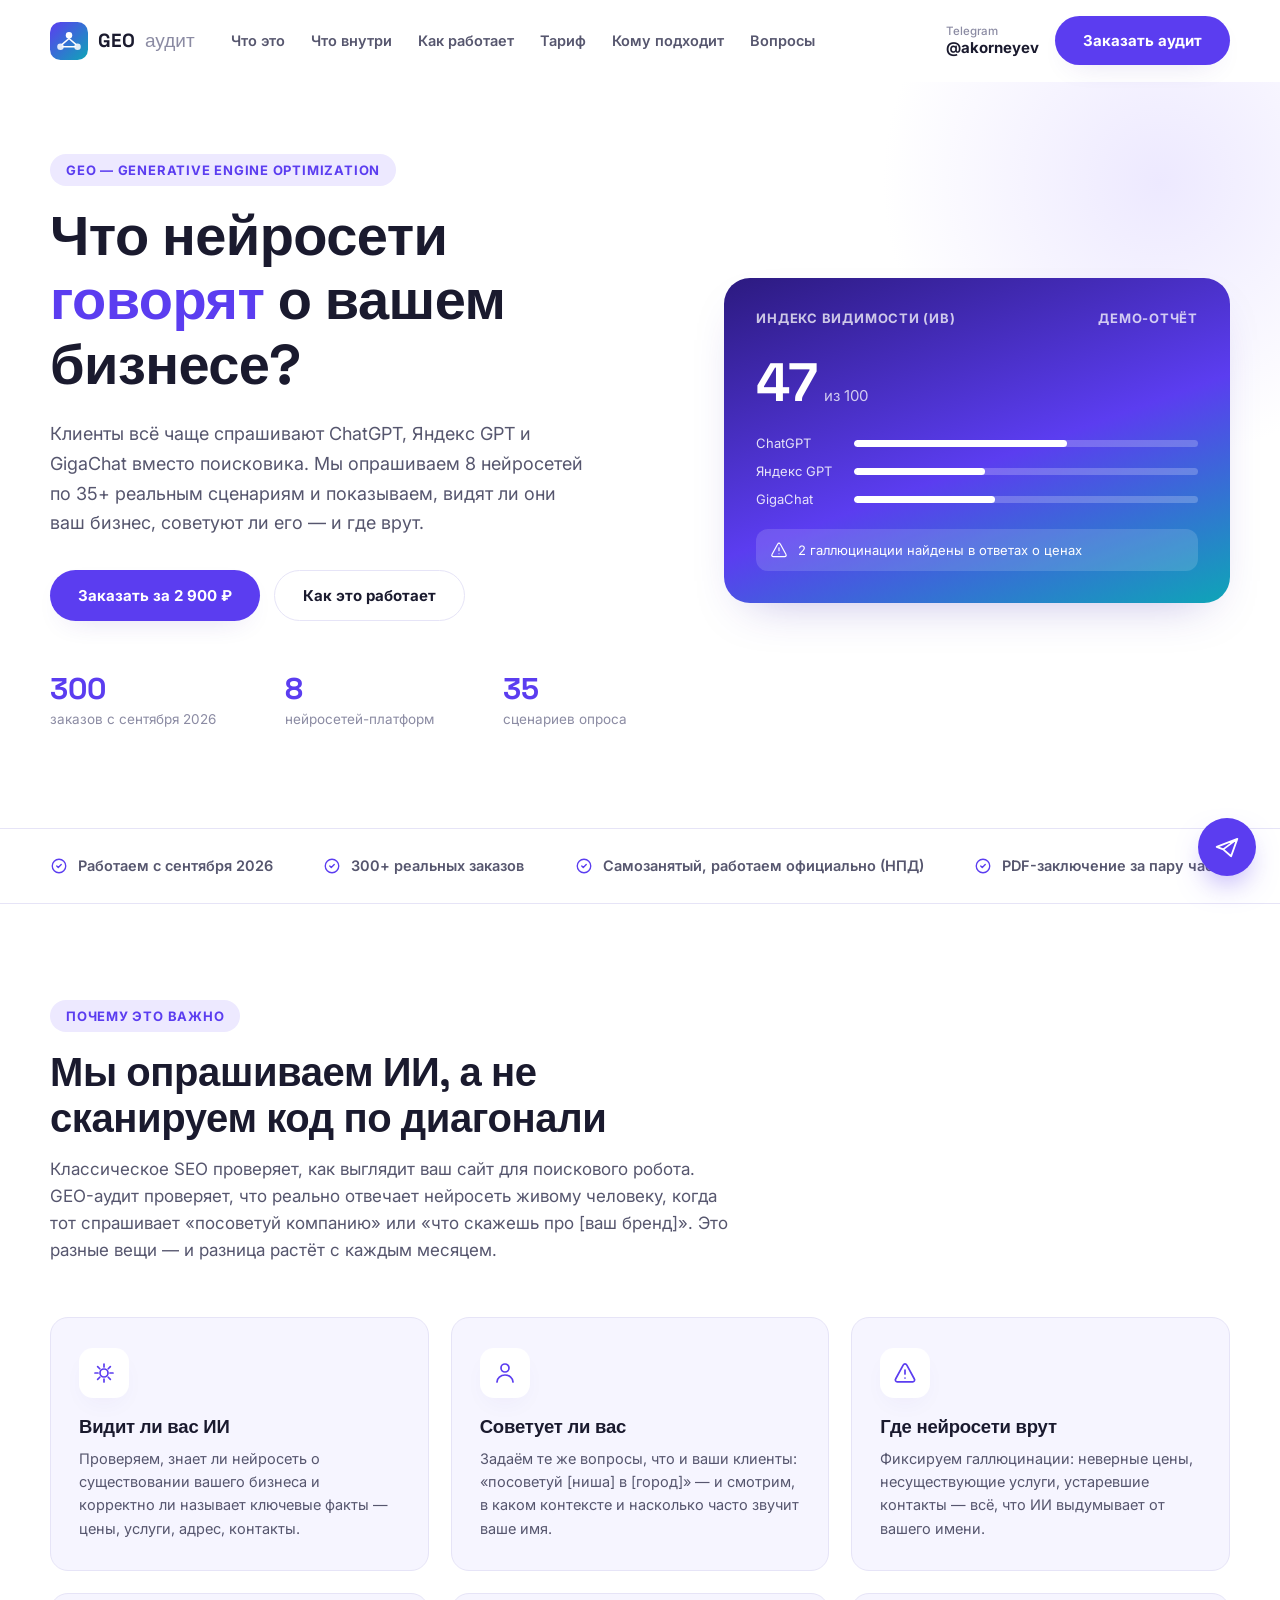
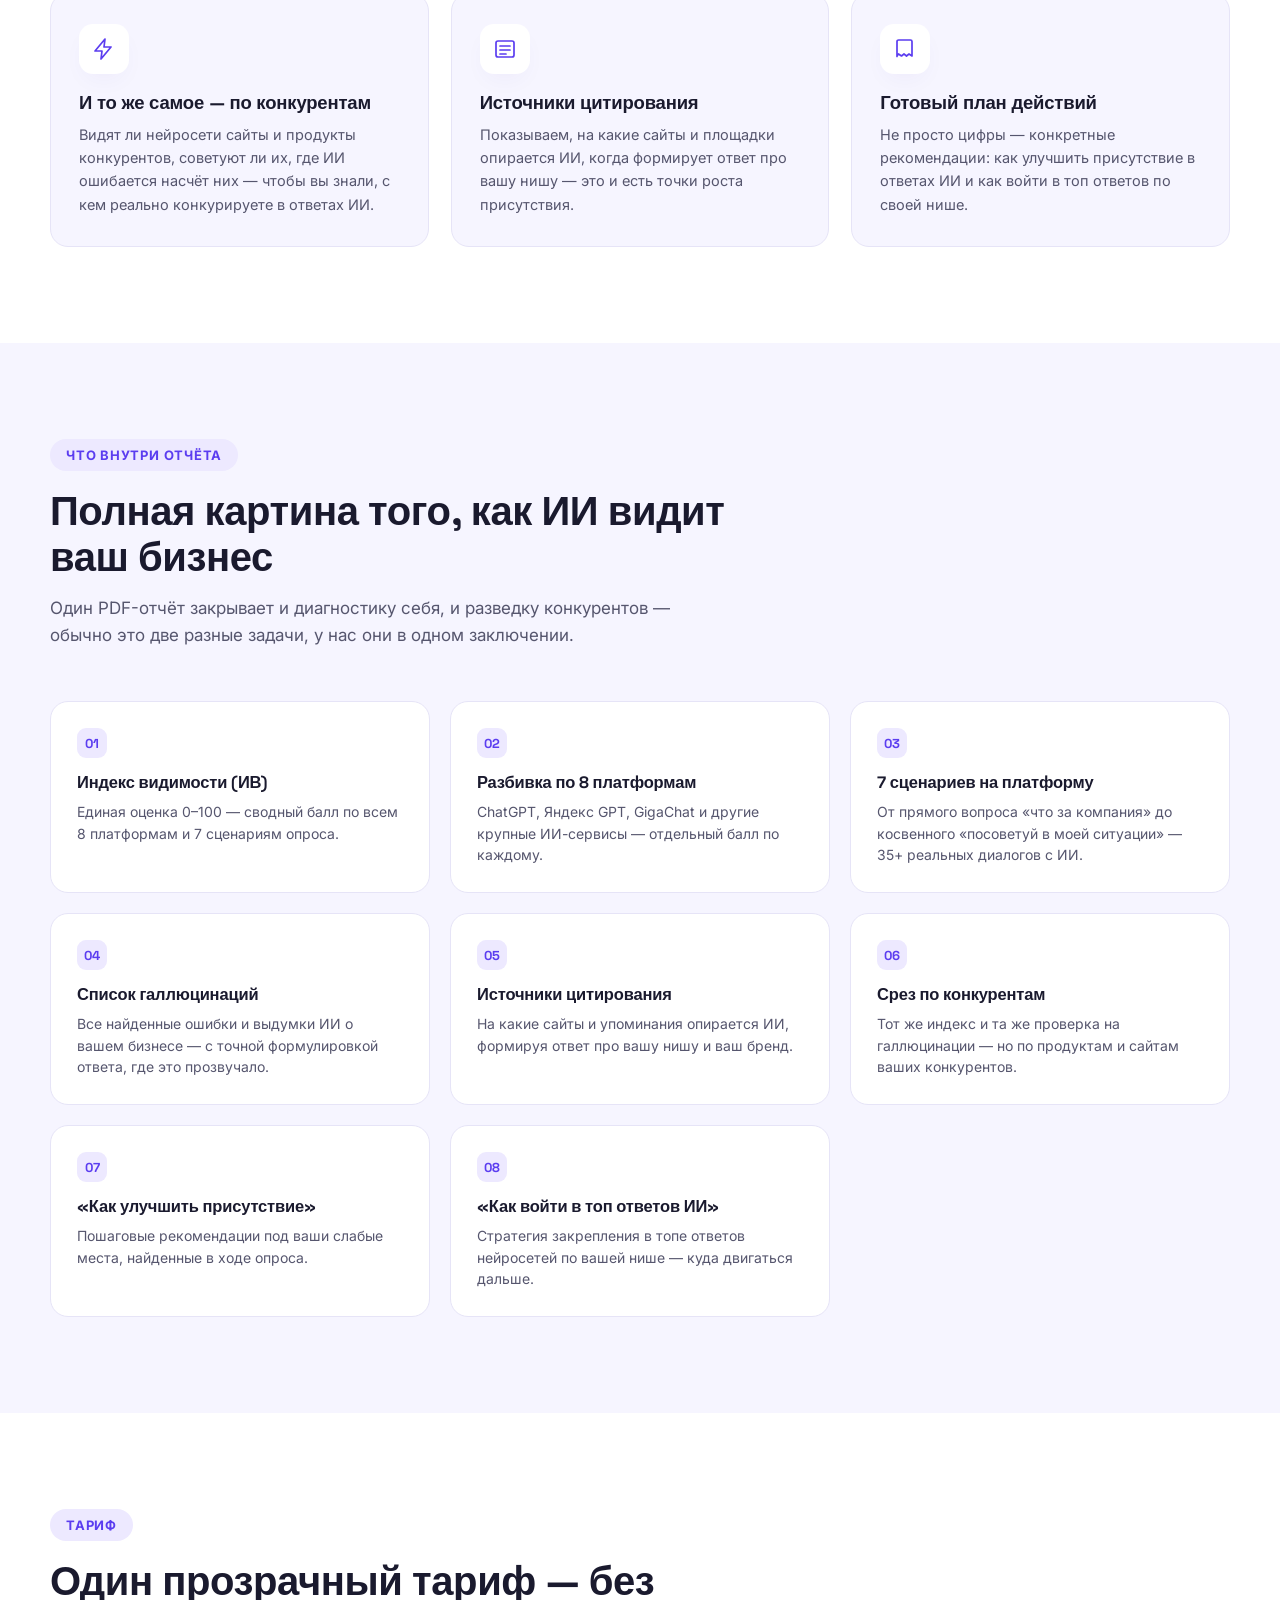
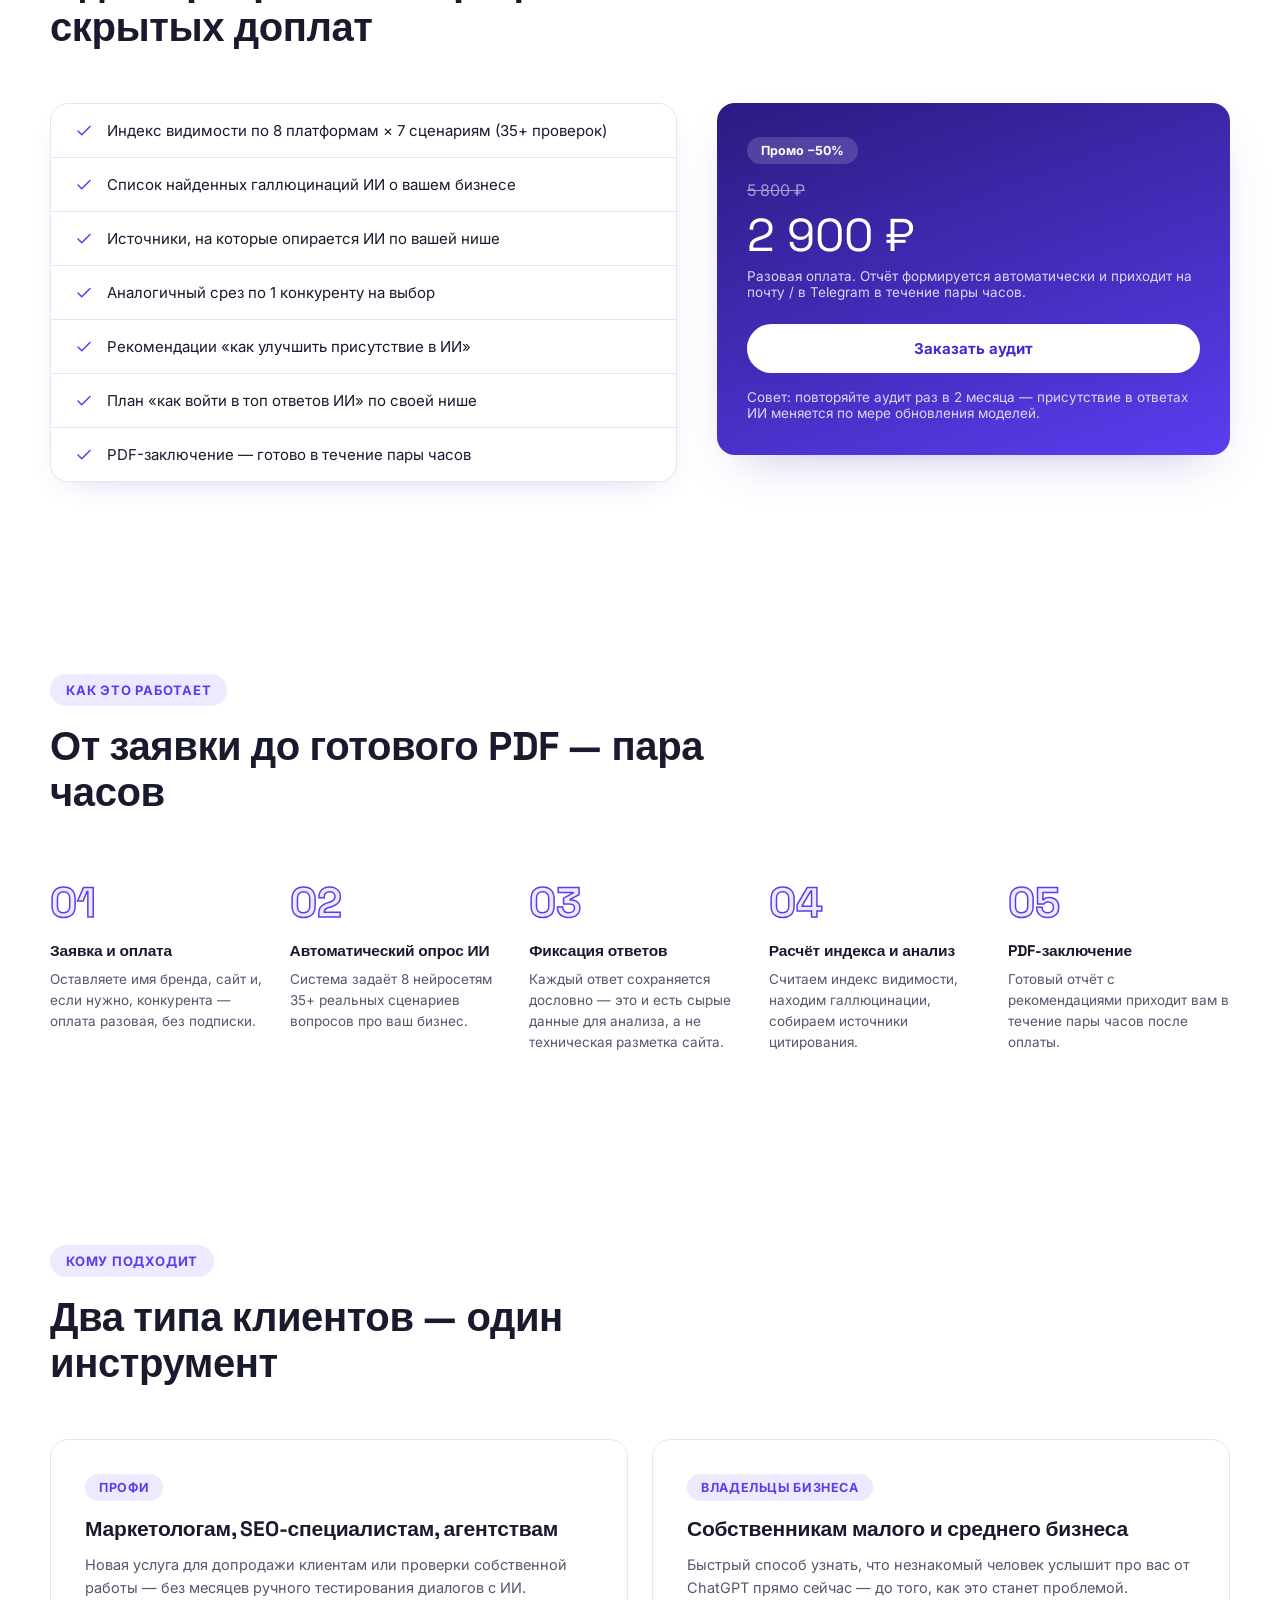
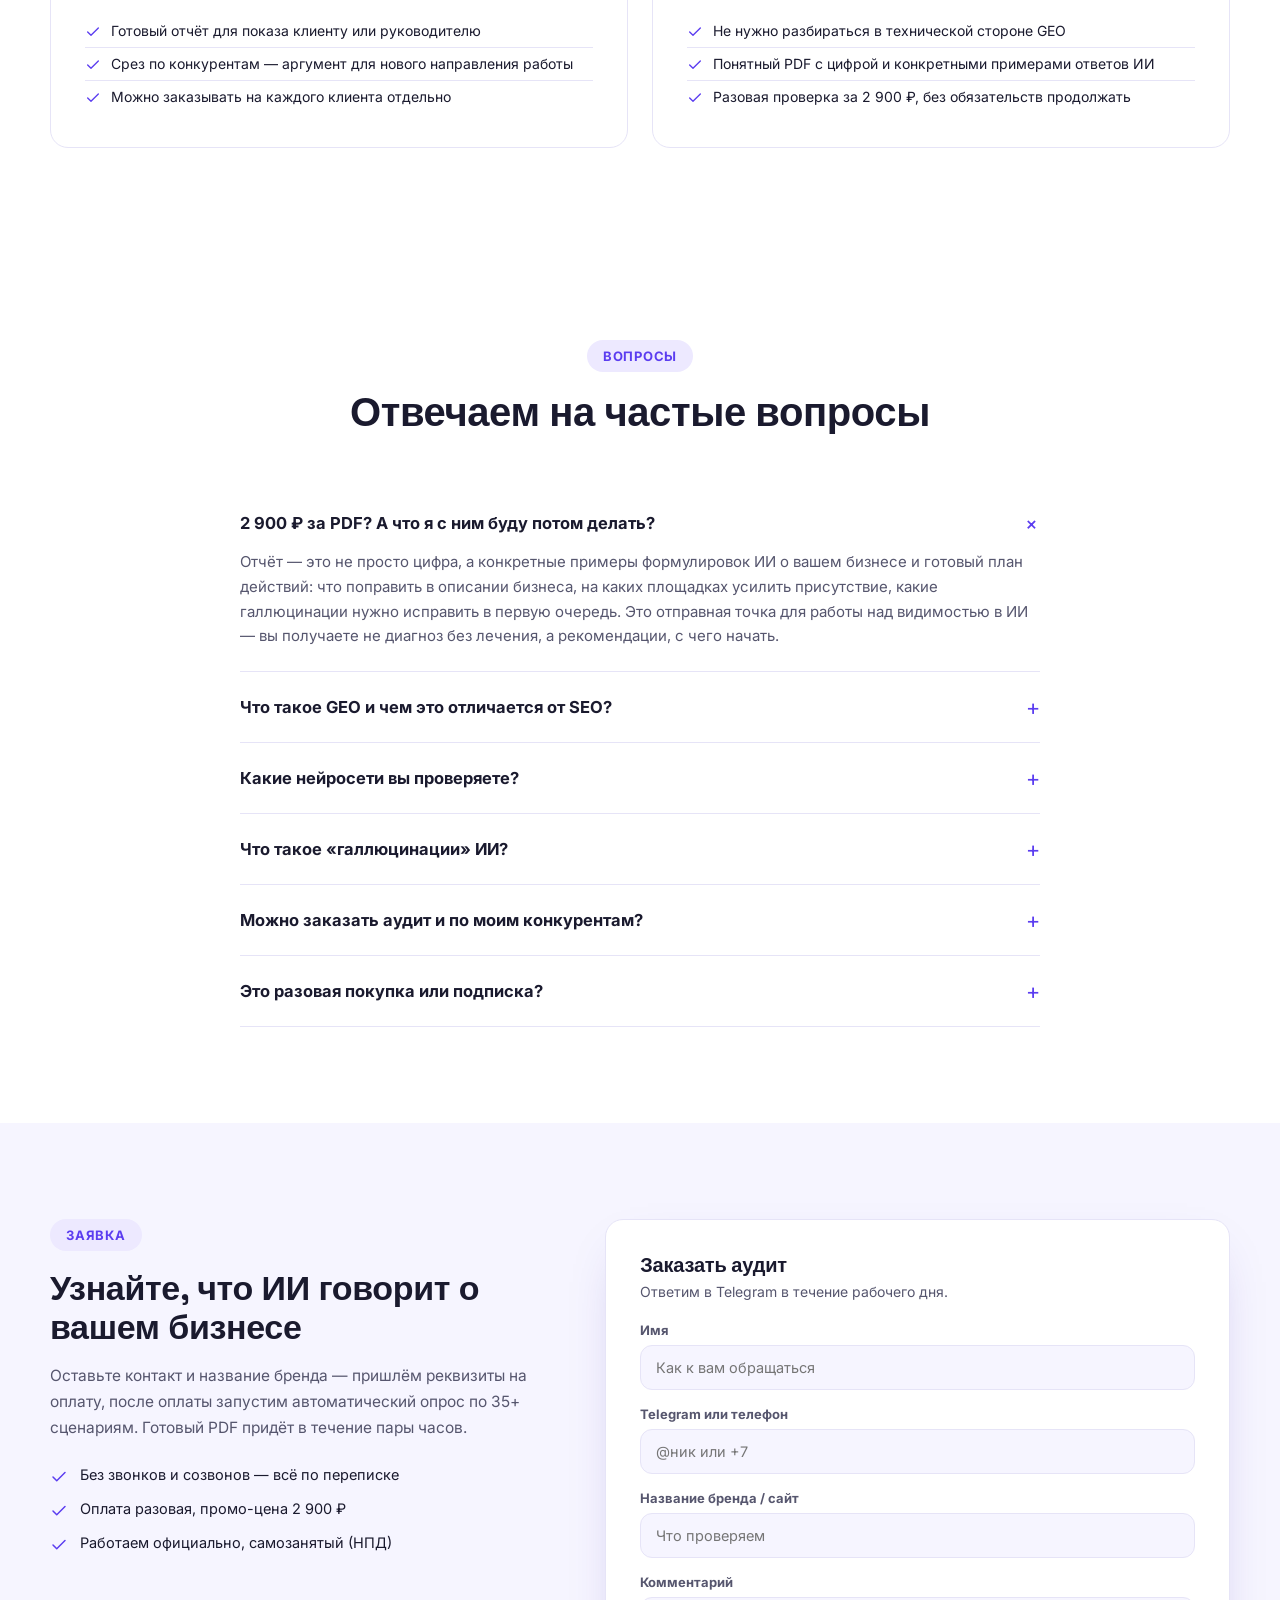
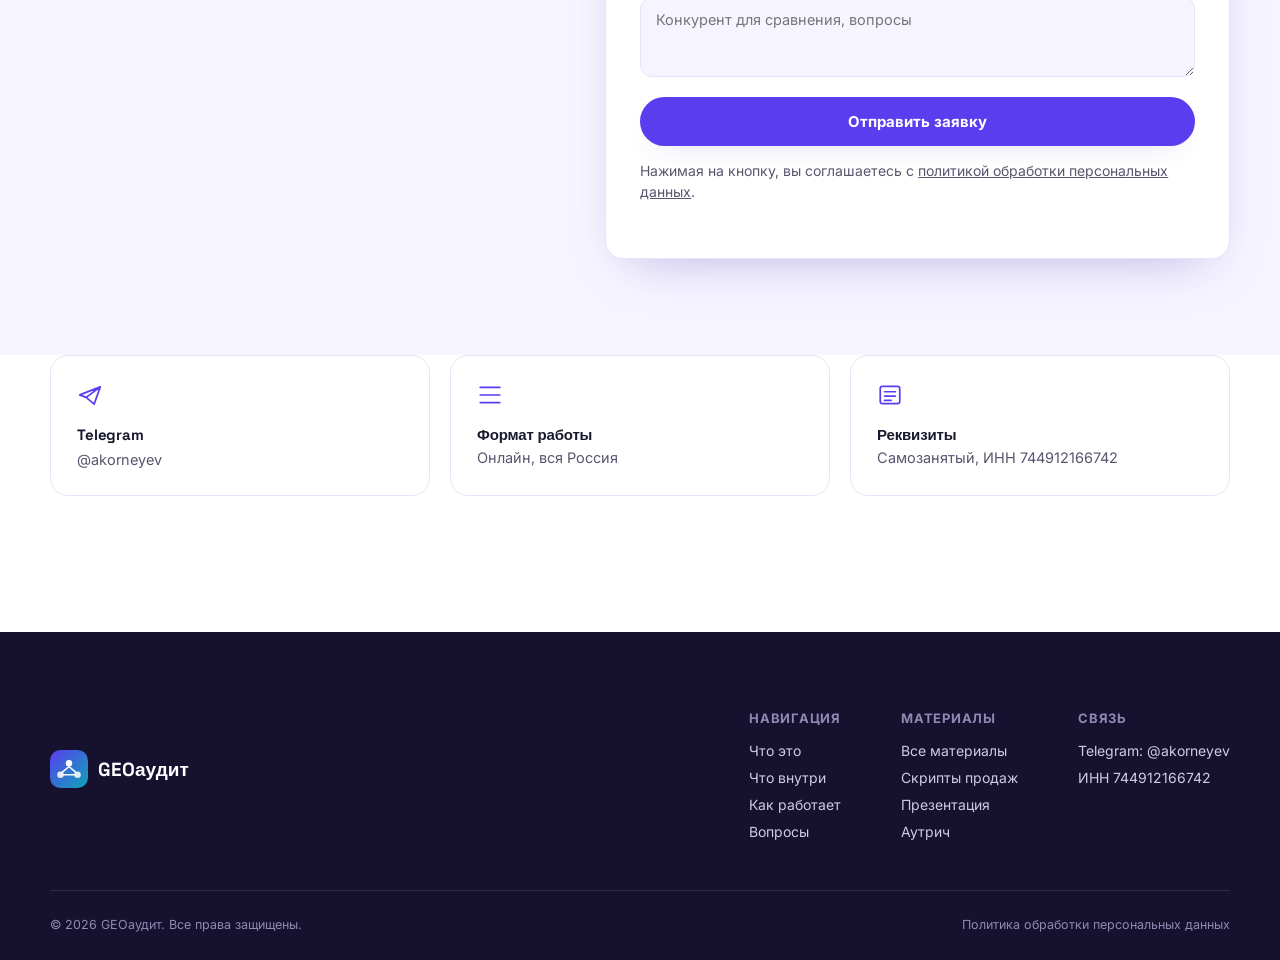
==== index.html @ 1faa451a "init: landing for GEOаудит (GEO-аудит видимости в нейросетях)" ====
<!DOCTYPE html>
<html lang="ru">
<head>
<meta charset="UTF-8">
<meta name="viewport" content="width=device-width, initial-scale=1.0">
<title>GEOаудит — аудит видимости бизнеса в нейросетях</title>
<meta name="description" content="Узнайте, что ChatGPT, Яндекс GPT, GigaChat и другие нейросети говорят о вашем бизнесе. Автоматизированный аудит по 35+ сценариям, PDF-заключение за пару часов. Промо-цена 2 900 ₽.">
<link rel="preconnect" href="https://fonts.googleapis.com">
<link rel="preconnect" href="https://fonts.gstatic.com" crossorigin>
<link href="https://fonts.googleapis.com/css2?family=Inter:wght@400;500;600;700;800&family=Space+Grotesk:wght@500;600;700&display=swap" rel="stylesheet">
<link rel="stylesheet" href="styles.css">
</head>
<body>

<header class="header" id="header">
  <div class="container header__inner">
    <a href="#top" class="logo">
      <svg class="logo__mark" viewBox="0 0 40 40" fill="none" xmlns="http://www.w3.org/2000/svg">
        <rect width="40" height="40" rx="11" fill="url(#lg)"/>
        <circle cx="20" cy="14" r="3.4" fill="#fff"/>
        <circle cx="11" cy="26" r="3.4" fill="#fff" fill-opacity="0.85"/>
        <circle cx="29" cy="26" r="3.4" fill="#fff" fill-opacity="0.85"/>
        <path d="M20 17.4L12.8 23.5M20 17.4L27.2 23.5M13.5 26H26.5" stroke="#fff" stroke-width="1.6" stroke-linecap="round"/>
        <defs>
          <linearGradient id="lg" x1="0" y1="0" x2="40" y2="40" gradientUnits="userSpaceOnUse">
            <stop stop-color="#5B3DF0"/><stop offset="1" stop-color="#0EA5B7"/>
          </linearGradient>
        </defs>
      </svg>
      GEO<span class="logo__suffix">аудит</span>
    </a>
    <nav class="nav" id="nav">
      <a href="#what">Что это</a>
      <a href="#services">Что внутри</a>
      <a href="#process">Как работает</a>
      <a href="#price">Тариф</a>
      <a href="#audience">Кому подходит</a>
      <a href="#faq">Вопросы</a>
    </nav>
    <div class="header__actions">
      <div class="header__phone">
        <span class="header__phone-text">Telegram</span>
        <a href="https://t.me/akorneyev" target="_blank" rel="noopener">@akorneyev</a>
      </div>
      <a href="#form" class="btn btn--primary">Заказать аудит</a>
      <button class="burger" id="burger" aria-label="Меню"><span></span><span></span><span></span></button>
    </div>
  </div>
</header>

<section class="hero" id="top">
  <div class="container hero__grid">
    <div>
      <div class="eyebrow">GEO — Generative Engine Optimization</div>
      <h1 class="hero__title">Что нейросети <em>говорят</em> о вашем бизнесе?</h1>
      <p class="hero__lead">Клиенты всё чаще спрашивают ChatGPT, Яндекс GPT и GigaChat вместо поисковика. Мы опрашиваем 8 нейросетей по 35+ реальным сценариям и показываем, видят ли они ваш бизнес, советуют ли его — и где врут.</p>
      <div class="hero__actions">
        <a href="#form" class="btn btn--primary">Заказать за 2 900 ₽</a>
        <a href="#what" class="btn btn--ghost">Как это работает</a>
      </div>
      <div class="hero__stats">
        <div class="hero__stat"><b data-target="300">0</b><span>заказов с сентября 2026</span></div>
        <div class="hero__stat"><b data-target="8">0</b><span>нейросетей-платформ</span></div>
        <div class="hero__stat"><b data-target="35">0</b><span>сценариев опроса</span></div>
      </div>
    </div>
    <div class="hero__card">
      <div class="hero__card-top">
        <span>Индекс видимости (ИВ)</span>
        <span>Демо-отчёт</span>
      </div>
      <div class="hero__score"><b>47</b><span>из 100</span></div>
      <div class="hero__bars">
        <div class="hero__bar-row"><span>ChatGPT</span><div class="hero__bar-track"><div class="hero__bar-fill" style="width:62%"></div></div></div>
        <div class="hero__bar-row"><span>Яндекс GPT</span><div class="hero__bar-track"><div class="hero__bar-fill" style="width:38%"></div></div></div>
        <div class="hero__bar-row"><span>GigaChat</span><div class="hero__bar-track"><div class="hero__bar-fill" style="width:41%"></div></div></div>
      </div>
      <div class="hero__card-foot">
        <svg width="18" height="18" viewBox="0 0 24 24" fill="none"><path d="M12 9v4m0 4h.01M10.3 3.9L2.6 18a1.9 1.9 0 0 0 1.63 2.85h15.5a1.9 1.9 0 0 0 1.64-2.85L13.7 3.9a1.9 1.9 0 0 0-3.4 0z" stroke="#fff" stroke-width="1.6" stroke-linecap="round" stroke-linejoin="round"/></svg>
        2 галлюцинации найдены в ответах о ценах
      </div>
    </div>
  </div>
</section>

<div class="trust">
  <div class="container trust__inner">
    <div class="trust__item"><svg width="18" height="18" viewBox="0 0 24 24" fill="none"><path d="M9 12l2 2 4-4m6 2a9 9 0 1 1-18 0 9 9 0 0 1 18 0z" stroke="currentColor" stroke-width="1.8" stroke-linecap="round" stroke-linejoin="round"/></svg>Работаем с сентября 2026</div>
    <div class="trust__item"><svg width="18" height="18" viewBox="0 0 24 24" fill="none"><path d="M9 12l2 2 4-4m6 2a9 9 0 1 1-18 0 9 9 0 0 1 18 0z" stroke="currentColor" stroke-width="1.8" stroke-linecap="round" stroke-linejoin="round"/></svg>300+ реальных заказов</div>
    <div class="trust__item"><svg width="18" height="18" viewBox="0 0 24 24" fill="none"><path d="M9 12l2 2 4-4m6 2a9 9 0 1 1-18 0 9 9 0 0 1 18 0z" stroke="currentColor" stroke-width="1.8" stroke-linecap="round" stroke-linejoin="round"/></svg>Самозанятый, работаем официально (НПД)</div>
    <div class="trust__item"><svg width="18" height="18" viewBox="0 0 24 24" fill="none"><path d="M9 12l2 2 4-4m6 2a9 9 0 1 1-18 0 9 9 0 0 1 18 0z" stroke="currentColor" stroke-width="1.8" stroke-linecap="round" stroke-linejoin="round"/></svg>PDF-заключение за пару часов</div>
  </div>
</div>

<section id="what">
  <div class="container">
    <div class="section__head">
      <div class="eyebrow">Почему это важно</div>
      <h2>Мы опрашиваем ИИ, а не сканируем код по диагонали</h2>
      <p>Классическое SEO проверяет, как выглядит ваш сайт для поискового робота. GEO-аудит проверяет, что реально отвечает нейросеть живому человеку, когда тот спрашивает «посоветуй компанию» или «что скажешь про [ваш бренд]». Это разные вещи — и разница растёт с каждым месяцем.</p>
    </div>
    <div class="adv-grid">
      <div class="adv">
        <div class="adv__icon"><svg width="24" height="24" viewBox="0 0 24 24" fill="none"><path d="M12 3v3m0 12v3m9-9h-3M6 12H3m15.36-6.36l-2.12 2.12M7.76 16.24l-2.12 2.12m0-12.72l2.12 2.12m8.48 8.48l2.12 2.12M12 8a4 4 0 1 0 0 8 4 4 0 0 0 0-8z" stroke="currentColor" stroke-width="1.7" stroke-linecap="round"/></svg></div>
        <h3>Видит ли вас ИИ</h3>
        <p>Проверяем, знает ли нейросеть о существовании вашего бизнеса и корректно ли называет ключевые факты — цены, услуги, адрес, контакты.</p>
      </div>
      <div class="adv">
        <div class="adv__icon"><svg width="24" height="24" viewBox="0 0 24 24" fill="none"><path d="M20 21c0-3.87-3.58-7-8-7s-8 3.13-8 7M12 11a4 4 0 1 0 0-8 4 4 0 0 0 0 8z" stroke="currentColor" stroke-width="1.7" stroke-linecap="round" stroke-linejoin="round"/></svg></div>
        <h3>Советует ли вас</h3>
        <p>Задаём те же вопросы, что и ваши клиенты: «посоветуй [ниша] в [город]» — и смотрим, в каком контексте и насколько часто звучит ваше имя.</p>
      </div>
      <div class="adv">
        <div class="adv__icon"><svg width="24" height="24" viewBox="0 0 24 24" fill="none"><path d="M12 9v4m0 4h.01M10.3 3.9L2.6 18a1.9 1.9 0 0 0 1.63 2.85h15.5a1.9 1.9 0 0 0 1.64-2.85L13.7 3.9a1.9 1.9 0 0 0-3.4 0z" stroke="currentColor" stroke-width="1.7" stroke-linecap="round" stroke-linejoin="round"/></svg></div>
        <h3>Где нейросети врут</h3>
        <p>Фиксируем галлюцинации: неверные цены, несуществующие услуги, устаревшие контакты — всё, что ИИ выдумывает от вашего имени.</p>
      </div>
      <div class="adv">
        <div class="adv__icon"><svg width="24" height="24" viewBox="0 0 24 24" fill="none"><path d="M13 2 3 14h7l-1 8 10-12h-7l1-8z" stroke="currentColor" stroke-width="1.7" stroke-linejoin="round"/></svg></div>
        <h3>И то же самое — по конкурентам</h3>
        <p>Видят ли нейросети сайты и продукты конкурентов, советуют ли их, где ИИ ошибается насчёт них — чтобы вы знали, с кем реально конкурируете в ответах ИИ.</p>
      </div>
      <div class="adv">
        <div class="adv__icon"><svg width="24" height="24" viewBox="0 0 24 24" fill="none"><rect x="3" y="4" width="18" height="16" rx="2" stroke="currentColor" stroke-width="1.7"/><path d="M7 9h10M7 13h10M7 17h6" stroke="currentColor" stroke-width="1.7" stroke-linecap="round"/></svg></div>
        <h3>Источники цитирования</h3>
        <p>Показываем, на какие сайты и площадки опирается ИИ, когда формирует ответ про вашу нишу — это и есть точки роста присутствия.</p>
      </div>
      <div class="adv">
        <div class="adv__icon"><svg width="24" height="24" viewBox="0 0 24 24" fill="none"><path d="M4 19.5V4.6c0-.9.7-1.6 1.6-1.6h11.9c.8 0 1.5.7 1.5 1.6V19l-3-2-2.5 2-2.5-2-2.5 2-3-2-1.5 2z" stroke="currentColor" stroke-width="1.7" stroke-linejoin="round"/></svg></div>
        <h3>Готовый план действий</h3>
        <p>Не просто цифры — конкретные рекомендации: как улучшить присутствие в ответах ИИ и как войти в топ ответов по своей нише.</p>
      </div>
    </div>
  </div>
</section>

<section id="services" class="price">
  <div class="container">
    <div class="section__head">
      <div class="eyebrow">Что внутри отчёта</div>
      <h2>Полная картина того, как ИИ видит ваш бизнес</h2>
      <p>Один PDF-отчёт закрывает и диагностику себя, и разведку конкурентов — обычно это две разные задачи, у нас они в одном заключении.</p>
    </div>
    <div class="srv-grid">
      <div class="srv"><div class="srv__num">01</div><h3>Индекс видимости (ИВ)</h3><p>Единая оценка 0–100 — сводный балл по всем 8 платформам и 7 сценариям опроса.</p></div>
      <div class="srv"><div class="srv__num">02</div><h3>Разбивка по 8 платформам</h3><p>ChatGPT, Яндекс GPT, GigaChat и другие крупные ИИ-сервисы — отдельный балл по каждому.</p></div>
      <div class="srv"><div class="srv__num">03</div><h3>7 сценариев на платформу</h3><p>От прямого вопроса «что за компания» до косвенного «посоветуй в моей ситуации» — 35+ реальных диалогов с ИИ.</p></div>
      <div class="srv"><div class="srv__num">04</div><h3>Список галлюцинаций</h3><p>Все найденные ошибки и выдумки ИИ о вашем бизнесе — с точной формулировкой ответа, где это прозвучало.</p></div>
      <div class="srv"><div class="srv__num">05</div><h3>Источники цитирования</h3><p>На какие сайты и упоминания опирается ИИ, формируя ответ про вашу нишу и ваш бренд.</p></div>
      <div class="srv"><div class="srv__num">06</div><h3>Срез по конкурентам</h3><p>Тот же индекс и та же проверка на галлюцинации — но по продуктам и сайтам ваших конкурентов.</p></div>
      <div class="srv"><div class="srv__num">07</div><h3>«Как улучшить присутствие»</h3><p>Пошаговые рекомендации под ваши слабые места, найденные в ходе опроса.</p></div>
      <div class="srv"><div class="srv__num">08</div><h3>«Как войти в топ ответов ИИ»</h3><p>Стратегия закрепления в топе ответов нейросетей по вашей нише — куда двигаться дальше.</p></div>
    </div>
  </div>
</section>

<section id="price">
  <div class="container">
    <div class="section__head center" style="text-align:left; margin-inline:0;">
      <div class="eyebrow">Тариф</div>
      <h2>Один прозрачный тариф — без скрытых доплат</h2>
    </div>
    <div class="price__wrap">
      <div class="price__table">
        <div class="price__row"><svg width="18" height="18" viewBox="0 0 24 24" fill="none"><path d="M20 6L9 17l-5-5" stroke="currentColor" stroke-width="2" stroke-linecap="round" stroke-linejoin="round"/></svg>Индекс видимости по 8 платформам × 7 сценариям (35+ проверок)</div>
        <div class="price__row"><svg width="18" height="18" viewBox="0 0 24 24" fill="none"><path d="M20 6L9 17l-5-5" stroke="currentColor" stroke-width="2" stroke-linecap="round" stroke-linejoin="round"/></svg>Список найденных галлюцинаций ИИ о вашем бизнесе</div>
        <div class="price__row"><svg width="18" height="18" viewBox="0 0 24 24" fill="none"><path d="M20 6L9 17l-5-5" stroke="currentColor" stroke-width="2" stroke-linecap="round" stroke-linejoin="round"/></svg>Источники, на которые опирается ИИ по вашей нише</div>
        <div class="price__row"><svg width="18" height="18" viewBox="0 0 24 24" fill="none"><path d="M20 6L9 17l-5-5" stroke="currentColor" stroke-width="2" stroke-linecap="round" stroke-linejoin="round"/></svg>Аналогичный срез по 1 конкуренту на выбор</div>
        <div class="price__row"><svg width="18" height="18" viewBox="0 0 24 24" fill="none"><path d="M20 6L9 17l-5-5" stroke="currentColor" stroke-width="2" stroke-linecap="round" stroke-linejoin="round"/></svg>Рекомендации «как улучшить присутствие в ИИ»</div>
        <div class="price__row"><svg width="18" height="18" viewBox="0 0 24 24" fill="none"><path d="M20 6L9 17l-5-5" stroke="currentColor" stroke-width="2" stroke-linecap="round" stroke-linejoin="round"/></svg>План «как войти в топ ответов ИИ» по своей нише</div>
        <div class="price__row"><svg width="18" height="18" viewBox="0 0 24 24" fill="none"><path d="M20 6L9 17l-5-5" stroke="currentColor" stroke-width="2" stroke-linecap="round" stroke-linejoin="round"/></svg>PDF-заключение — готово в течение пары часов</div>
      </div>
      <div class="price__card">
        <span class="price__badge">Промо −50%</span>
        <div class="price__old">5 800 ₽</div>
        <div class="price__new">2 900 ₽</div>
        <div class="price__note">Разовая оплата. Отчёт формируется автоматически и приходит на почту / в Telegram в течение пары часов.</div>
        <a href="#form" class="btn btn--primary btn--block" style="background:#fff; color:var(--accent-dark);">Заказать аудит</a>
        <div class="price__note" style="margin-top:16px; margin-bottom:0;">Совет: повторяйте аудит раз в 2 месяца — присутствие в ответах ИИ меняется по мере обновления моделей.</div>
      </div>
    </div>
  </div>
</section>

<section id="process">
  <div class="container">
    <div class="section__head">
      <div class="eyebrow">Как это работает</div>
      <h2>От заявки до готового PDF — пара часов</h2>
    </div>
    <div class="steps">
      <div class="step"><div class="step__num">01</div><h3>Заявка и оплата</h3><p>Оставляете имя бренда, сайт и, если нужно, конкурента — оплата разовая, без подписки.</p></div>
      <div class="step"><div class="step__num">02</div><h3>Автоматический опрос ИИ</h3><p>Система задаёт 8 нейросетям 35+ реальных сценариев вопросов про ваш бизнес.</p></div>
      <div class="step"><div class="step__num">03</div><h3>Фиксация ответов</h3><p>Каждый ответ сохраняется дословно — это и есть сырые данные для анализа, а не техническая разметка сайта.</p></div>
      <div class="step"><div class="step__num">04</div><h3>Расчёт индекса и анализ</h3><p>Считаем индекс видимости, находим галлюцинации, собираем источники цитирования.</p></div>
      <div class="step"><div class="step__num">05</div><h3>PDF-заключение</h3><p>Готовый отчёт с рекомендациями приходит вам в течение пары часов после оплаты.</p></div>
    </div>
  </div>
</section>

<section id="audience">
  <div class="container">
    <div class="section__head">
      <div class="eyebrow">Кому подходит</div>
      <h2>Два типа клиентов — один инструмент</h2>
    </div>
    <div class="aud-grid">
      <div class="aud">
        <span class="aud__tag">Профи</span>
        <h3>Маркетологам, SEO-специалистам, агентствам</h3>
        <p>Новая услуга для допродажи клиентам или проверки собственной работы — без месяцев ручного тестирования диалогов с ИИ.</p>
        <ul>
          <li><svg width="16" height="16" viewBox="0 0 24 24" fill="none"><path d="M20 6L9 17l-5-5" stroke="currentColor" stroke-width="2" stroke-linecap="round" stroke-linejoin="round"/></svg>Готовый отчёт для показа клиенту или руководителю</li>
          <li><svg width="16" height="16" viewBox="0 0 24 24" fill="none"><path d="M20 6L9 17l-5-5" stroke="currentColor" stroke-width="2" stroke-linecap="round" stroke-linejoin="round"/></svg>Срез по конкурентам — аргумент для нового направления работы</li>
          <li><svg width="16" height="16" viewBox="0 0 24 24" fill="none"><path d="M20 6L9 17l-5-5" stroke="currentColor" stroke-width="2" stroke-linecap="round" stroke-linejoin="round"/></svg>Можно заказывать на каждого клиента отдельно</li>
        </ul>
      </div>
      <div class="aud">
        <span class="aud__tag">Владельцы бизнеса</span>
        <h3>Собственникам малого и среднего бизнеса</h3>
        <p>Быстрый способ узнать, что незнакомый человек услышит про вас от ChatGPT прямо сейчас — до того, как это станет проблемой.</p>
        <ul>
          <li><svg width="16" height="16" viewBox="0 0 24 24" fill="none"><path d="M20 6L9 17l-5-5" stroke="currentColor" stroke-width="2" stroke-linecap="round" stroke-linejoin="round"/></svg>Не нужно разбираться в технической стороне GEO</li>
          <li><svg width="16" height="16" viewBox="0 0 24 24" fill="none"><path d="M20 6L9 17l-5-5" stroke="currentColor" stroke-width="2" stroke-linecap="round" stroke-linejoin="round"/></svg>Понятный PDF с цифрой и конкретными примерами ответов ИИ</li>
          <li><svg width="16" height="16" viewBox="0 0 24 24" fill="none"><path d="M20 6L9 17l-5-5" stroke="currentColor" stroke-width="2" stroke-linecap="round" stroke-linejoin="round"/></svg>Разовая проверка за 2 900 ₽, без обязательств продолжать</li>
        </ul>
      </div>
    </div>
  </div>
</section>

<section id="faq">
  <div class="container">
    <div class="section__head center">
      <div class="eyebrow">Вопросы</div>
      <h2>Отвечаем на частые вопросы</h2>
    </div>
    <div class="faq">
      <details class="faq__item" open>
        <summary>2 900 ₽ за PDF? А что я с ним буду потом делать?</summary>
        <p>Отчёт — это не просто цифра, а конкретные примеры формулировок ИИ о вашем бизнесе и готовый план действий: что поправить в описании бизнеса, на каких площадках усилить присутствие, какие галлюцинации нужно исправить в первую очередь. Это отправная точка для работы над видимостью в ИИ — вы получаете не диагноз без лечения, а рекомендации, с чего начать.</p>
      </details>
      <details class="faq__item">
        <summary>Что такое GEO и чем это отличается от SEO?</summary>
        <p>SEO оптимизирует сайт под поисковых роботов. GEO (Generative Engine Optimization) — под нейросети, которые не сканируют код, а формируют развёрнутый ответ на основе того, что «знают» о вашем бизнесе. Это разные механики продвижения, и большинство сайтов сегодня оптимизированы только под первое.</p>
      </details>
      <details class="faq__item">
        <summary>Какие нейросети вы проверяете?</summary>
        <p>ChatGPT, Яндекс GPT, GigaChat и ещё 5 крупных ИИ-платформ — всего 8. Полный список площадок и формулировки сценариев вы увидите прямо в отчёте.</p>
      </details>
      <details class="faq__item">
        <summary>Что такое «галлюцинации» ИИ?</summary>
        <p>Это случаи, когда нейросеть уверенно называет неверную информацию — придуманную цену, несуществующую услугу, старый адрес или контакт. Мы фиксируем каждый такой случай с точной цитатой ответа ИИ.</p>
      </details>
      <details class="faq__item">
        <summary>Можно заказать аудит и по моим конкурентам?</summary>
        <p>Да, в стандартный отчёт уже входит срез по одному конкуренту на выбор — вы увидите, видит ли его ИИ, советует ли и где галлюцинирует про него так же, как про вас.</p>
      </details>
      <details class="faq__item">
        <summary>Это разовая покупка или подписка?</summary>
        <p>Разовая покупка без автосписаний. Мы рекомендуем повторять аудит примерно раз в 2 месяца, потому что модели ИИ регулярно обновляются и ответы меняются, но это по желанию — оплата каждый раз отдельная.</p>
      </details>
    </div>
  </div>
</section>

<section id="form" class="form-section">
  <div class="container form-wrap">
    <div class="form-info">
      <div class="eyebrow">Заявка</div>
      <h2>Узнайте, что ИИ говорит о вашем бизнесе</h2>
      <p>Оставьте контакт и название бренда — пришлём реквизиты на оплату, после оплаты запустим автоматический опрос по 35+ сценариям. Готовый PDF придёт в течение пары часов.</p>
      <ul class="form-info__list">
        <li><svg width="18" height="18" viewBox="0 0 24 24" fill="none"><path d="M20 6L9 17l-5-5" stroke="currentColor" stroke-width="2" stroke-linecap="round" stroke-linejoin="round"/></svg>Без звонков и созвонов — всё по переписке</li>
        <li><svg width="18" height="18" viewBox="0 0 24 24" fill="none"><path d="M20 6L9 17l-5-5" stroke="currentColor" stroke-width="2" stroke-linecap="round" stroke-linejoin="round"/></svg>Оплата разовая, промо-цена 2 900 ₽</li>
        <li><svg width="18" height="18" viewBox="0 0 24 24" fill="none"><path d="M20 6L9 17l-5-5" stroke="currentColor" stroke-width="2" stroke-linecap="round" stroke-linejoin="round"/></svg>Работаем официально, самозанятый (НПД)</li>
      </ul>
    </div>
    <form class="form" id="leadForm">
      <h3>Заказать аудит</h3>
      <p>Ответим в Telegram в течение рабочего дня.</p>
      <div class="field">
        <label for="f-name">Имя</label>
        <input type="text" id="f-name" name="name" placeholder="Как к вам обращаться" required>
      </div>
      <div class="field">
        <label for="f-contact">Telegram или телефон</label>
        <input type="text" id="f-contact" name="contact" placeholder="@ник или +7" required>
      </div>
      <div class="field">
        <label for="f-brand">Название бренда / сайт</label>
        <input type="text" id="f-brand" name="brand" placeholder="Что проверяем">
      </div>
      <div class="field">
        <label for="f-comment">Комментарий</label>
        <textarea id="f-comment" name="comment" placeholder="Конкурент для сравнения, вопросы"></textarea>
      </div>
      <input type="text" name="_gotcha" style="display:none" tabindex="-1" autocomplete="off">
      <button type="submit" class="btn btn--primary btn--block">Отправить заявку</button>
      <p class="form__legal">Нажимая на кнопку, вы соглашаетесь с <a href="privacy.html" style="text-decoration:underline;">политикой обработки персональных данных</a>.</p>
    </form>
  </div>
</section>

<section class="contacts">
  <div class="container">
    <div class="contact-cards">
      <div class="contact-card">
        <svg width="26" height="26" viewBox="0 0 24 24" fill="none"><path d="M21.5 4.5L2.5 11.9l6 2.3m13-9.7L15.8 20.5l-7.3-6.3m13-9.7L8.5 14.2" stroke="currentColor" stroke-width="1.6" stroke-linecap="round" stroke-linejoin="round"/></svg>
        <h4>Telegram</h4>
        <a href="https://t.me/akorneyev" target="_blank" rel="noopener">@akorneyev</a>
      </div>
      <div class="contact-card">
        <svg width="26" height="26" viewBox="0 0 24 24" fill="none"><path d="M3 5h18M3 12h18M3 19h18" stroke="currentColor" stroke-width="1.6" stroke-linecap="round"/></svg>
        <h4>Формат работы</h4>
        <p>Онлайн, вся Россия</p>
      </div>
      <div class="contact-card">
        <svg width="26" height="26" viewBox="0 0 24 24" fill="none"><rect x="3" y="4" width="18" height="16" rx="2" stroke="currentColor" stroke-width="1.6"/><path d="M7 9h10M7 13h10M7 17h6" stroke="currentColor" stroke-width="1.6" stroke-linecap="round"/></svg>
        <h4>Реквизиты</h4>
        <p>Самозанятый, ИНН 744912166742</p>
      </div>
    </div>
  </div>
</section>

<footer class="footer">
  <div class="container">
    <div class="footer__top">
      <a href="#top" class="logo">
        <svg class="logo__mark" viewBox="0 0 40 40" fill="none" xmlns="http://www.w3.org/2000/svg">
          <rect width="40" height="40" rx="11" fill="url(#lg2)"/>
          <circle cx="20" cy="14" r="3.4" fill="#fff"/>
          <circle cx="11" cy="26" r="3.4" fill="#fff" fill-opacity="0.85"/>
          <circle cx="29" cy="26" r="3.4" fill="#fff" fill-opacity="0.85"/>
          <path d="M20 17.4L12.8 23.5M20 17.4L27.2 23.5M13.5 26H26.5" stroke="#fff" stroke-width="1.6" stroke-linecap="round"/>
          <defs><linearGradient id="lg2" x1="0" y1="0" x2="40" y2="40" gradientUnits="userSpaceOnUse"><stop stop-color="#5B3DF0"/><stop offset="1" stop-color="#0EA5B7"/></linearGradient></defs>
        </svg>
        GEOаудит
      </a>
      <div class="footer__cols">
        <div class="footer__col">
          <h5>Навигация</h5>
          <a href="#what">Что это</a>
          <a href="#services">Что внутри</a>
          <a href="#process">Как работает</a>
          <a href="#faq">Вопросы</a>
        </div>
        <div class="footer__col">
          <h5>Материалы</h5>
          <a href="materials.html">Все материалы</a>
          <a href="scripts.html">Скрипты продаж</a>
          <a href="presentation.html">Презентация</a>
          <a href="outreach.html">Аутрич</a>
        </div>
        <div class="footer__col">
          <h5>Связь</h5>
          <a href="https://t.me/akorneyev" target="_blank" rel="noopener">Telegram: @akorneyev</a>
          <p>ИНН 744912166742</p>
        </div>
      </div>
    </div>
    <div class="footer__bottom">
      <span>© <span id="year"></span> GEOаудит. Все права защищены.</span>
      <a href="privacy.html">Политика обработки персональных данных</a>
    </div>
  </div>
</footer>

<a href="https://t.me/akorneyev" target="_blank" rel="noopener" class="fab" aria-label="Написать в Telegram">
  <svg width="26" height="26" viewBox="0 0 24 24" fill="none"><path d="M21.5 4.5L2.5 11.9l6 2.3m13-9.7L15.8 20.5l-7.3-6.3m13-9.7L8.5 14.2" stroke="#fff" stroke-width="1.7" stroke-linecap="round" stroke-linejoin="round"/></svg>
</a>

<script src="script.js"></script>
</body>
</html>
---- styles.css ----
:root {
  --bg: #ffffff;
  --bg-soft: #f6f5ff;
  --bg-alt: #f1effe;
  --ink: #1a1a2e;
  --ink-soft: #56566e;
  --ink-mute: #8b8ba3;
  --accent: #5b3df0;
  --accent-dark: #4527d1;
  --accent-soft: #ede9ff;
  --cyan: #0ea5b7;
  --line: #e6e4f7;
  --white: #ffffff;
  --radius: 18px;
  --radius-sm: 12px;
  --shadow: 0 20px 50px -25px rgba(58, 33, 168, 0.35);
  --shadow-sm: 0 10px 30px -18px rgba(58, 33, 168, 0.3);
  --ff-head: 'Space Grotesk', sans-serif;
  --ff-body: 'Inter', sans-serif;
}

* { box-sizing: border-box; }
html { scroll-behavior: smooth; }
body {
  margin: 0;
  font-family: var(--ff-body);
  background: var(--bg);
  color: var(--ink);
  -webkit-font-smoothing: antialiased;
  overflow-x: hidden;
}
h1, h2, h3, h4 { font-family: var(--ff-head); margin: 0; line-height: 1.15; letter-spacing: -0.01em; }
p { margin: 0; }
a { color: inherit; text-decoration: none; }
ul { margin: 0; padding: 0; list-style: none; }
img { max-width: 100%; display: block; }
button { font-family: inherit; cursor: pointer; border: none; }
.container { width: min(1180px, 100% - 48px); margin-inline: auto; }
section { padding: 96px 0; }
.eyebrow {
  display: inline-flex; align-items: center; gap: 8px;
  font-size: 13px; font-weight: 700; letter-spacing: 0.06em; text-transform: uppercase;
  color: var(--accent); background: var(--accent-soft);
  padding: 8px 16px; border-radius: 999px; margin-bottom: 18px;
}
.section__head { max-width: 680px; margin-bottom: 52px; }
.section__head h2 { font-size: clamp(28px, 3.4vw, 40px); }
.section__head p { margin-top: 14px; font-size: 17px; color: var(--ink-soft); line-height: 1.6; }
.section__head.center { margin-inline: auto; text-align: center; }

.btn {
  display: inline-flex; align-items: center; justify-content: center; gap: 8px;
  padding: 15px 28px; border-radius: 999px; font-weight: 700; font-size: 15px;
  transition: transform 0.2s ease, box-shadow 0.2s ease, background 0.2s ease;
  white-space: nowrap;
}
.btn--primary { background: var(--accent); color: #fff; box-shadow: var(--shadow-sm); }
.btn--primary:hover { background: var(--accent-dark); transform: translateY(-2px); }
.btn--ghost { background: var(--white); color: var(--ink); border: 1.5px solid var(--line); }
.btn--ghost:hover { border-color: var(--accent); color: var(--accent); }
.btn--block { width: 100%; }

/* Header */
.header {
  position: sticky; top: 0; z-index: 100;
  background: rgba(255,255,255,0.85); backdrop-filter: blur(14px);
  border-bottom: 1px solid transparent;
  transition: border-color 0.2s ease, box-shadow 0.2s ease;
}
.header.scrolled { border-color: var(--line); box-shadow: 0 8px 24px -20px rgba(30,20,90,0.4); }
.header__inner { display: flex; align-items: center; gap: 24px; min-width: 0; padding: 16px 0; }
.logo { display: flex; align-items: center; gap: 10px; font-family: var(--ff-head); font-weight: 700; font-size: 19px; flex-shrink: 0; }
.logo__mark { width: 38px; height: 38px; flex-shrink: 0; }
.logo__suffix { color: var(--ink-mute); font-weight: 500; }
.nav { display: flex; align-items: center; gap: 26px; margin-left: 12px; }
.nav a { font-size: 14.5px; font-weight: 600; color: var(--ink-soft); white-space: nowrap; transition: color 0.15s ease; }
.nav a:hover { color: var(--accent); }
.header__actions { display: flex; align-items: center; gap: 16px; margin-left: auto; }
.header__phone { font-weight: 700; font-size: 15px; white-space: nowrap; }
.header__phone span { display: block; font-weight: 500; font-size: 11.5px; color: var(--ink-mute); }
.burger { display: none; flex-direction: column; gap: 5px; width: 26px; padding: 6px; flex-shrink: 0; background: none; }
.burger span { width: 100%; height: 2px; background: var(--ink); border-radius: 2px; transition: transform 0.25s ease, opacity 0.25s ease; }
.burger.is-open span:nth-child(1) { transform: translateY(7px) rotate(45deg); }
.burger.is-open span:nth-child(2) { opacity: 0; }
.burger.is-open span:nth-child(3) { transform: translateY(-7px) rotate(-45deg); }

/* Hero */
.hero { padding: 72px 0 100px; position: relative; overflow: hidden; }
.hero::before {
  content: ''; position: absolute; top: -180px; right: -160px; width: 560px; height: 560px;
  background: radial-gradient(circle, var(--accent-soft) 0%, transparent 70%); z-index: -1;
}
.hero__grid { display: grid; grid-template-columns: 1.1fr 0.9fr; gap: 56px; align-items: center; }
.hero__title { font-size: clamp(34px, 4.6vw, 56px); }
.hero__title em { color: var(--accent); font-style: normal; }
.hero__lead { margin-top: 22px; font-size: 18px; line-height: 1.65; color: var(--ink-soft); max-width: 540px; }
.hero__actions { display: flex; gap: 14px; margin-top: 32px; flex-wrap: wrap; }
.hero__stats { display: grid; grid-template-columns: repeat(3, auto); gap: 28px; margin-top: 48px; }
.hero__stat b { display: block; font-family: var(--ff-head); font-size: 30px; color: var(--accent); }
.hero__stat span { font-size: 13.5px; color: var(--ink-mute); }
.hero__card {
  background: linear-gradient(160deg, #2c1a80, #5b3df0 55%, #0ea5b7);
  border-radius: 26px; padding: 32px; color: #fff; box-shadow: var(--shadow);
  position: relative;
}
.hero__card-top { display: flex; justify-content: space-between; align-items: center; margin-bottom: 22px; }
.hero__card-top span { font-size: 13px; font-weight: 700; text-transform: uppercase; letter-spacing: 0.06em; opacity: 0.75; }
.hero__score { display: flex; align-items: baseline; gap: 6px; margin-bottom: 18px; }
.hero__score b { font-family: var(--ff-head); font-size: 54px; }
.hero__score span { font-size: 15px; opacity: 0.75; }
.hero__bars { display: flex; flex-direction: column; gap: 12px; margin-bottom: 22px; }
.hero__bar-row { display: flex; align-items: center; gap: 10px; font-size: 13px; }
.hero__bar-row span:first-child { width: 88px; flex-shrink: 0; opacity: 0.85; }
.hero__bar-track { flex: 1; height: 7px; background: rgba(255,255,255,0.22); border-radius: 99px; overflow: hidden; }
.hero__bar-fill { height: 100%; background: #fff; border-radius: 99px; }
.hero__card-foot { display: flex; align-items: center; gap: 10px; font-size: 13px; background: rgba(255,255,255,0.14); border-radius: 12px; padding: 12px 14px; }

/* Trust strip */
.trust { padding: 28px 0; border-top: 1px solid var(--line); border-bottom: 1px solid var(--line); }
.trust__inner { display: flex; flex-wrap: wrap; gap: 20px 40px; align-items: center; justify-content: space-between; }
.trust__item { display: flex; align-items: center; gap: 10px; font-size: 14.5px; font-weight: 600; color: var(--ink-soft); }
.trust__item svg { color: var(--accent); flex-shrink: 0; }

/* Advantages */
.adv-grid { display: grid; grid-template-columns: repeat(3, 1fr); gap: 22px; }
.adv { background: var(--bg-soft); border-radius: var(--radius); padding: 30px 28px; border: 1px solid var(--line); }
.adv__icon { width: 50px; height: 50px; border-radius: 14px; background: var(--white); display: flex; align-items: center; justify-content: center; color: var(--accent); margin-bottom: 18px; box-shadow: var(--shadow-sm); }
.adv h3 { font-size: 18.5px; margin-bottom: 10px; }
.adv p { font-size: 14.5px; color: var(--ink-soft); line-height: 1.6; }

/* Services */
.srv-grid { display: grid; grid-template-columns: repeat(3, 1fr); gap: 20px; }
.srv { background: var(--white); border: 1px solid var(--line); border-radius: var(--radius); padding: 26px; transition: box-shadow 0.2s ease, transform 0.2s ease; }
.srv:hover { box-shadow: var(--shadow-sm); transform: translateY(-3px); }
.srv__num { font-family: var(--ff-head); font-size: 13px; font-weight: 700; color: var(--accent); background: var(--accent-soft); width: 30px; height: 30px; border-radius: 9px; display: flex; align-items: center; justify-content: center; margin-bottom: 16px; }
.srv h3 { font-size: 16.5px; margin-bottom: 8px; }
.srv p { font-size: 14px; color: var(--ink-soft); line-height: 1.55; }

/* Price */
.price { background: var(--bg-soft); }
.price__wrap { display: grid; grid-template-columns: 1.1fr 0.9fr; gap: 40px; align-items: start; }
.price__table { background: var(--white); border-radius: var(--radius); border: 1px solid var(--line); overflow: hidden; box-shadow: var(--shadow-sm); }
.price__row { display: flex; align-items: center; gap: 14px; padding: 17px 24px; border-bottom: 1px solid var(--line); font-size: 15px; }
.price__row:last-child { border-bottom: none; }
.price__row svg { color: var(--accent); flex-shrink: 0; }
.price__card {
  background: linear-gradient(160deg, #2c1a80, #5b3df0); border-radius: var(--radius); padding: 34px 30px; color: #fff;
  box-shadow: var(--shadow);
}
.price__old { font-size: 16px; text-decoration: line-through; opacity: 0.55; }
.price__new { font-family: var(--ff-head); font-size: 46px; margin: 6px 0 4px; }
.price__note { font-size: 13.5px; opacity: 0.8; margin-bottom: 24px; }
.price__badge { display: inline-block; background: rgba(255,255,255,0.16); font-size: 12.5px; font-weight: 700; padding: 6px 14px; border-radius: 999px; margin-bottom: 16px; }

/* Process */
.steps { display: grid; grid-template-columns: repeat(5, 1fr); gap: 18px; counter-reset: step; }
.step { position: relative; padding-top: 8px; }
.step__num { font-family: var(--ff-head); font-size: 42px; font-weight: 700; color: var(--accent-soft); -webkit-text-stroke: 1.5px var(--accent); }
.step h3 { font-size: 15.5px; margin: 14px 0 8px; }
.step p { font-size: 13.5px; color: var(--ink-soft); line-height: 1.55; }

/* Audience */
.aud-grid { display: grid; grid-template-columns: 1fr 1fr; gap: 24px; }
.aud { background: var(--white); border: 1px solid var(--line); border-radius: var(--radius); padding: 34px; }
.aud__tag { display: inline-block; font-size: 12.5px; font-weight: 700; text-transform: uppercase; letter-spacing: 0.05em; color: var(--accent); background: var(--accent-soft); padding: 6px 14px; border-radius: 999px; margin-bottom: 16px; }
.aud h3 { font-size: 21px; margin-bottom: 12px; }
.aud p { font-size: 14.5px; color: var(--ink-soft); line-height: 1.6; margin-bottom: 16px; }
.aud ul li { display: flex; gap: 10px; font-size: 14px; color: var(--ink); padding: 7px 0; border-top: 1px solid var(--line); }
.aud ul li:first-child { border-top: none; }
.aud ul li svg { color: var(--accent); flex-shrink: 0; margin-top: 2px; }

/* FAQ */
.faq { max-width: 800px; margin-inline: auto; }
.faq__item { border-bottom: 1px solid var(--line); padding: 22px 0; }
.faq__item summary { cursor: pointer; font-weight: 700; font-size: 16.5px; list-style: none; display: flex; justify-content: space-between; align-items: center; gap: 16px; }
.faq__item summary::-webkit-details-marker { display: none; }
.faq__item summary::after { content: '+'; font-size: 22px; color: var(--accent); font-weight: 400; flex-shrink: 0; transition: transform 0.2s ease; }
.faq__item[open] summary::after { transform: rotate(45deg); }
.faq__item p { margin-top: 14px; font-size: 15px; color: var(--ink-soft); line-height: 1.65; }

/* Form */
.form-section { background: var(--bg-soft); }
.form-wrap { display: grid; grid-template-columns: 0.9fr 1.1fr; gap: 44px; align-items: start; }
.form-info h2 { font-size: clamp(26px, 3.2vw, 34px); margin-bottom: 16px; }
.form-info p { color: var(--ink-soft); font-size: 15.5px; line-height: 1.65; margin-bottom: 26px; }
.form-info__list { display: flex; flex-direction: column; gap: 14px; }
.form-info__list li { display: flex; gap: 12px; align-items: flex-start; font-size: 14.5px; }
.form-info__list svg { color: var(--accent); flex-shrink: 0; margin-top: 2px; }
.form { background: var(--white); border-radius: var(--radius); padding: 34px; box-shadow: var(--shadow); border: 1px solid var(--line); }
.form h3 { font-size: 20px; margin-bottom: 6px; }
.form > p { font-size: 14px; color: var(--ink-soft); margin-bottom: 22px; }
.field { margin-bottom: 16px; }
.field label { display: block; font-size: 13px; font-weight: 700; margin-bottom: 7px; color: var(--ink-soft); }
.field input, .field select, .field textarea {
  width: 100%; padding: 13px 15px; border-radius: var(--radius-sm); border: 1.5px solid var(--line);
  font-family: inherit; font-size: 14.5px; color: var(--ink); background: var(--bg-soft); transition: border-color 0.15s ease;
}
.field input:focus, .field select:focus, .field textarea:focus { outline: none; border-color: var(--accent); background: var(--white); }
.field textarea { resize: vertical; min-height: 80px; }
.form__legal { font-size: 12px; color: var(--ink-mute); margin-top: 14px; line-height: 1.5; }

/* Contacts + footer */
.contacts { padding-top: 0; }
.contact-cards { display: grid; grid-template-columns: repeat(3, 1fr); gap: 20px; }
.contact-card { background: var(--white); border: 1px solid var(--line); border-radius: var(--radius); padding: 26px; }
.contact-card svg { color: var(--accent); margin-bottom: 14px; }
.contact-card h4 { font-size: 15px; margin-bottom: 6px; }
.contact-card p, .contact-card a { font-size: 14.5px; color: var(--ink-soft); }
.contact-card a:hover { color: var(--accent); }

.footer { background: #16112e; color: #cfcbe6; padding: 56px 0 28px; margin-top: 40px; }
.footer__top { display: flex; justify-content: space-between; gap: 40px; flex-wrap: wrap; margin-bottom: 40px; }
.footer .logo { color: #fff; }
.footer__cols { display: flex; gap: 60px; flex-wrap: wrap; }
.footer__col h5 { font-size: 13px; text-transform: uppercase; letter-spacing: 0.06em; color: #8f8ab3; margin-bottom: 16px; }
.footer__col a, .footer__col p { display: block; font-size: 14px; color: #cfcbe6; margin-bottom: 10px; }
.footer__col a:hover { color: #fff; }
.footer__bottom { display: flex; justify-content: space-between; gap: 16px; flex-wrap: wrap; padding-top: 26px; border-top: 1px solid rgba(255,255,255,0.1); font-size: 12.5px; color: #8f8ab3; }
.footer__bottom a { color: #8f8ab3; }
.footer__bottom a:hover { color: #fff; }

.fab {
  position: fixed; right: 24px; bottom: 24px; z-index: 90; width: 58px; height: 58px; border-radius: 50%;
  background: var(--accent); color: #fff; display: flex; align-items: center; justify-content: center;
  box-shadow: 0 14px 30px -10px rgba(91,61,240,0.55); transition: transform 0.2s ease;
}
.fab:hover { transform: scale(1.08); }

/* Reveal */
.reveal { opacity: 0; transform: translateY(18px); transition: opacity 0.6s ease, transform 0.6s ease; }
.reveal.is-visible { opacity: 1; transform: translateY(0); }

/* Responsive */
@media (max-width: 1180px) {
  .nav { gap: 18px; }
  .nav a { font-size: 13.5px; }
}
@media (max-width: 1100px) {
  .nav { display: none; position: absolute; top: 100%; left: 0; right: 0; background: var(--white); flex-direction: column; align-items: flex-start; gap: 4px; padding: 16px 24px 22px; border-bottom: 1px solid var(--line); box-shadow: 0 20px 30px -20px rgba(20,10,60,0.25); }
  .nav.is-open { display: flex; }
  .nav a { width: 100%; padding: 11px 0; border-bottom: 1px solid var(--line); }
  .nav a:last-child { border-bottom: none; }
  .burger { display: flex; }
  .steps { grid-template-columns: repeat(3, 1fr); }
}
@media (max-width: 900px) {
  section { padding: 68px 0; }
  .hero { padding: 44px 0 64px; }
  .hero__grid { grid-template-columns: 1fr; }
  .hero__stats { grid-template-columns: repeat(3, auto); }
  .adv-grid, .srv-grid { grid-template-columns: repeat(2, 1fr); }
  .price__wrap { grid-template-columns: 1fr; }
  .aud-grid { grid-template-columns: 1fr; }
  .form-wrap { grid-template-columns: 1fr; }
  .contact-cards { grid-template-columns: 1fr; }
  .steps { grid-template-columns: repeat(2, 1fr); }
  .trust__inner { justify-content: flex-start; }
}
@media (max-width: 560px) {
  .header__phone-text { display: none; }
  .adv-grid, .srv-grid { grid-template-columns: 1fr; }
  .hero__stats { grid-template-columns: repeat(3, auto); gap: 16px; }
  .hero__stat b { font-size: 24px; }
  .steps { grid-template-columns: 1fr; }
}
@media (max-width: 380px) {
  .logo__suffix { display: none; }
}

/* ===== Doc pages (materials/scripts/presentation/outreach) ===== */
.doc-bar { position: sticky; top: 0; z-index: 100; background: rgba(255,255,255,0.9); backdrop-filter: blur(14px); border-bottom: 1px solid var(--line); padding: 16px 0; }
.doc-bar__inner { display: flex; align-items: center; justify-content: space-between; gap: 20px; flex-wrap: wrap; }
.doc-bar__actions { display: flex; gap: 12px; align-items: center; }
.doc-hero { padding: 64px 0 56px; text-align: center; }
.doc-hero h1 { font-size: clamp(28px, 4vw, 42px); max-width: 780px; margin-inline: auto; }
.doc-hero p { max-width: 620px; margin: 18px auto 0; font-size: 16.5px; color: var(--ink-soft); line-height: 1.6; }
.doc-section { padding: 56px 0; }
.doc-section + .doc-section { border-top: 1px solid var(--line); }
.doc-section__head { margin-bottom: 32px; max-width: 700px; }
.doc-section__head .eyebrow { margin-bottom: 12px; }
.doc-section__head h2 { font-size: clamp(24px, 3vw, 30px); }
.doc-section__head p { margin-top: 12px; color: var(--ink-soft); font-size: 15.5px; line-height: 1.6; }

.mat-grid { display: grid; grid-template-columns: repeat(3, 1fr); gap: 22px; }
.mat-card { background: var(--white); border: 1px solid var(--line); border-radius: var(--radius); padding: 30px; display: flex; flex-direction: column; gap: 14px; transition: box-shadow 0.2s ease, transform 0.2s ease; }
.mat-card:hover { box-shadow: var(--shadow-sm); transform: translateY(-3px); }
.mat-card__icon { width: 48px; height: 48px; border-radius: 13px; background: var(--accent-soft); color: var(--accent); display: flex; align-items: center; justify-content: center; }
.mat-card h3 { font-size: 18px; }
.mat-card p { font-size: 14.5px; color: var(--ink-soft); line-height: 1.6; flex: 1; }

.dialog { display: flex; flex-direction: column; gap: 12px; margin-bottom: 30px; }
.dialog__line { max-width: 78%; padding: 14px 18px; border-radius: 16px; font-size: 14.5px; line-height: 1.55; }
.dialog__line.client { align-self: flex-start; background: var(--bg-soft); border: 1px solid var(--line); border-bottom-left-radius: 4px; }
.dialog__line.us { align-self: flex-end; background: var(--accent); color: #fff; border-bottom-right-radius: 4px; }
.dialog__line b { display: block; font-size: 11.5px; text-transform: uppercase; letter-spacing: 0.05em; opacity: 0.65; margin-bottom: 5px; }

.block-card { background: var(--bg-soft); border: 1px solid var(--line); border-radius: var(--radius); padding: 26px 28px; margin-bottom: 18px; }
.block-card h4 { font-size: 15.5px; margin-bottom: 10px; color: var(--accent-dark); }
.block-card p { font-size: 14.5px; color: var(--ink); line-height: 1.65; }
.block-card p + p { margin-top: 10px; }

.pres-hero { background: linear-gradient(160deg, #2c1a80, #5b3df0 55%, #0ea5b7); border-radius: 26px; padding: 48px 40px; color: #fff; text-align: center; margin-bottom: 48px; }
.pres-hero .eyebrow { background: rgba(255,255,255,0.18); color: #fff; }
.pres-hero h1 { font-size: clamp(28px, 4vw, 40px); margin: 14px 0; }
.pres-hero p { max-width: 600px; margin-inline: auto; opacity: 0.9; font-size: 16px; }

.pres-grid { display: grid; grid-template-columns: repeat(2, 1fr); gap: 20px; margin-bottom: 20px; }
.pres-num { background: var(--white); border: 1px solid var(--line); border-radius: var(--radius); padding: 28px; }
.pres-num b { display: block; font-family: var(--ff-head); font-size: 32px; color: var(--accent); margin-bottom: 6px; }
.pres-num span { font-size: 14px; color: var(--ink-soft); }

.calc-table { width: 100%; border-collapse: collapse; background: var(--white); border-radius: var(--radius); overflow: hidden; border: 1px solid var(--line); }
.calc-table th, .calc-table td { text-align: left; padding: 15px 20px; font-size: 14.5px; border-bottom: 1px solid var(--line); }
.calc-table th { background: var(--bg-soft); font-weight: 700; color: var(--ink-soft); font-size: 12.5px; text-transform: uppercase; letter-spacing: 0.04em; }
.calc-table tr:last-child td { border-bottom: none; }
.calc-table td.num { font-weight: 700; color: var(--accent-dark); }

.msg-block { background: var(--white); border: 1px solid var(--line); border-radius: var(--radius); padding: 26px 28px; margin-bottom: 18px; position: relative; }
.msg-block__tag { display: inline-block; font-size: 12px; font-weight: 700; text-transform: uppercase; letter-spacing: 0.05em; color: var(--accent); background: var(--accent-soft); padding: 5px 12px; border-radius: 999px; margin-bottom: 14px; }
.msg-block p { font-size: 14.5px; color: var(--ink); line-height: 1.7; white-space: pre-line; }

@media (max-width: 900px) {
  .mat-grid { grid-template-columns: 1fr; }
  .pres-grid { grid-template-columns: 1fr; }
  .dialog__line { max-width: 90%; }
}
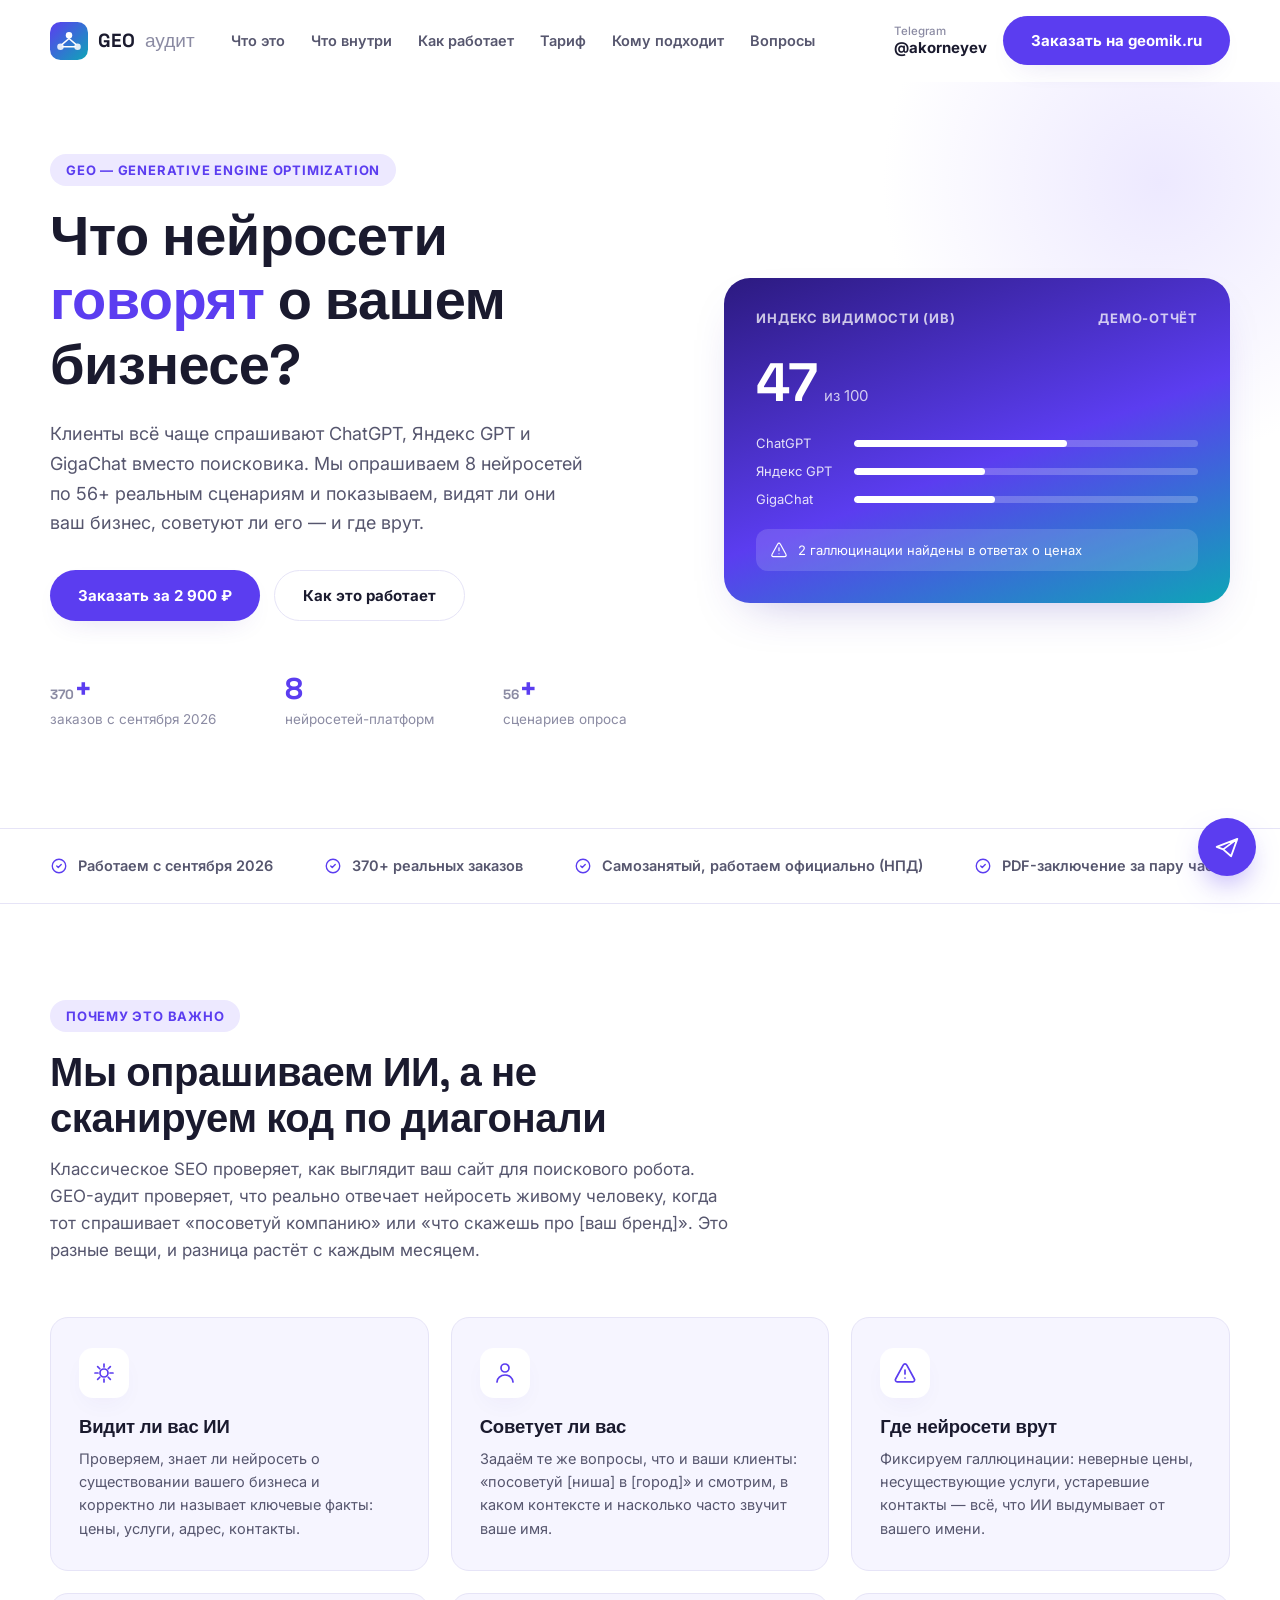
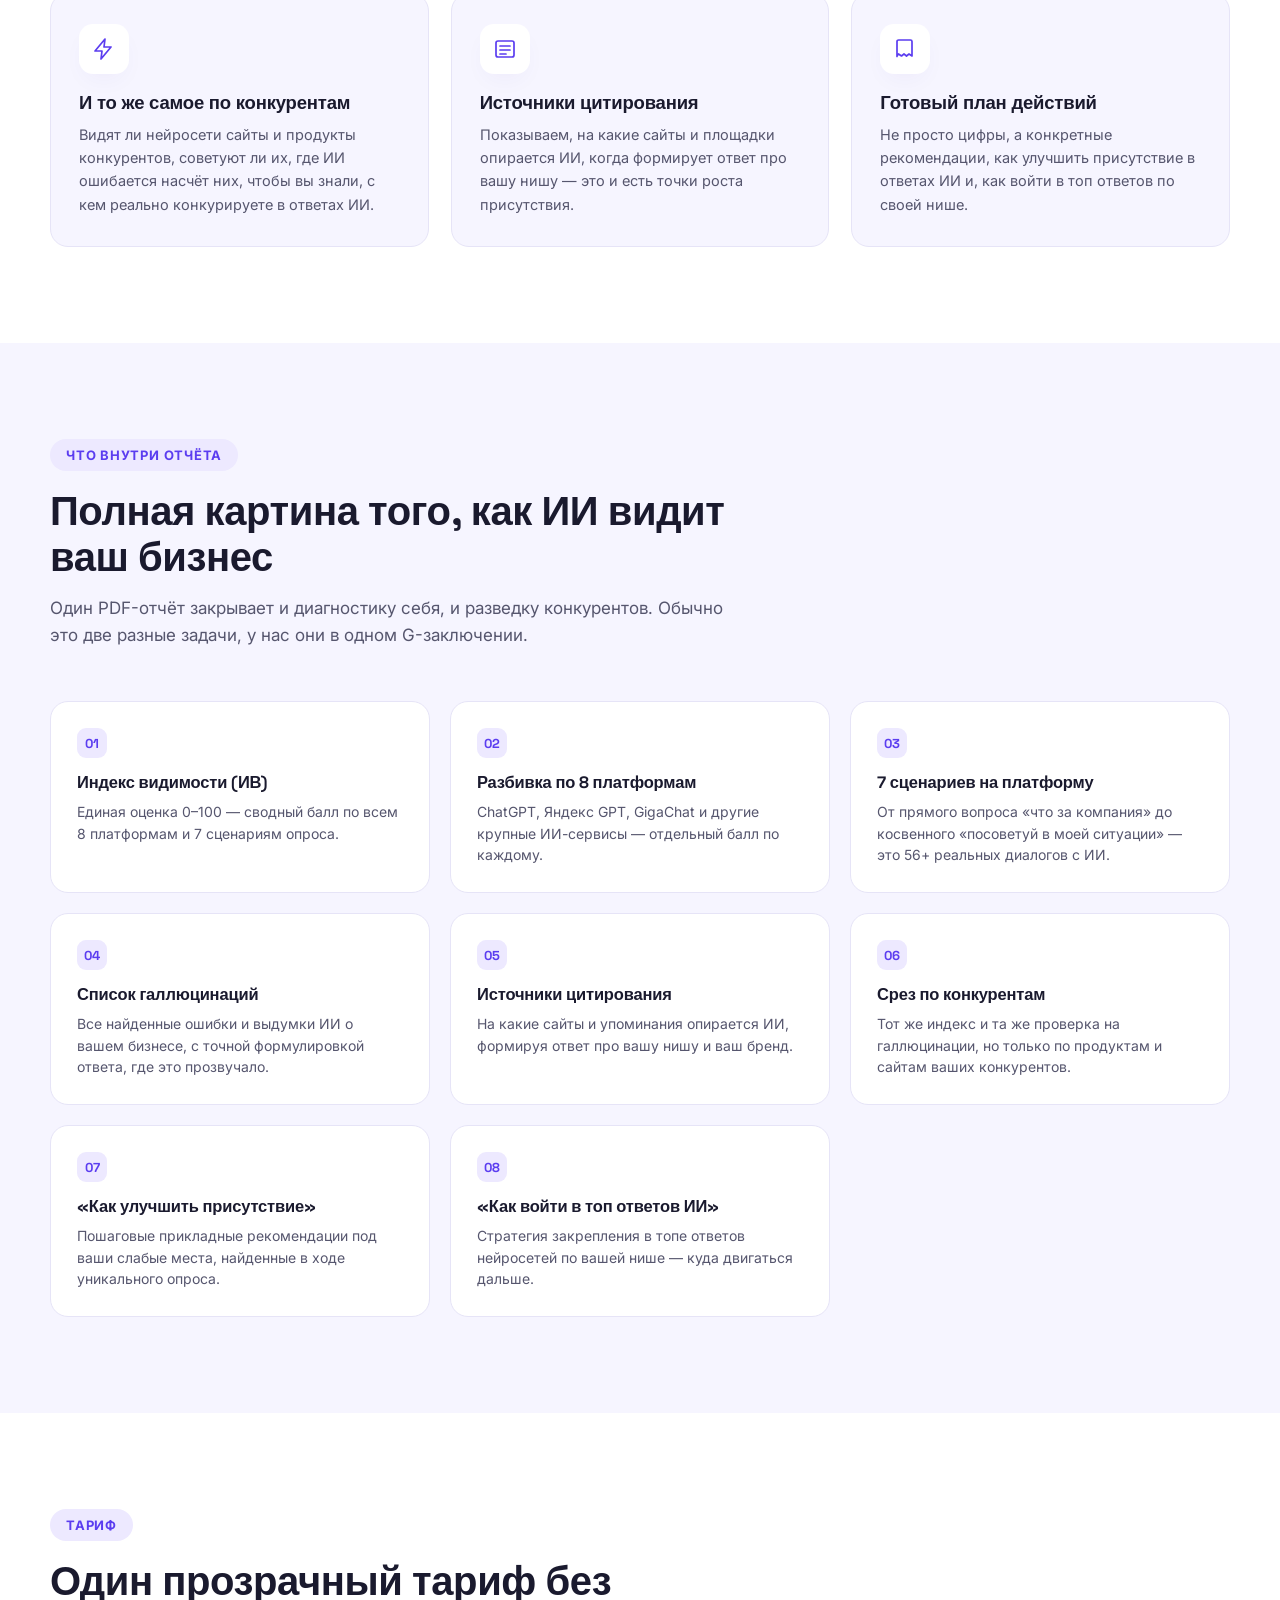
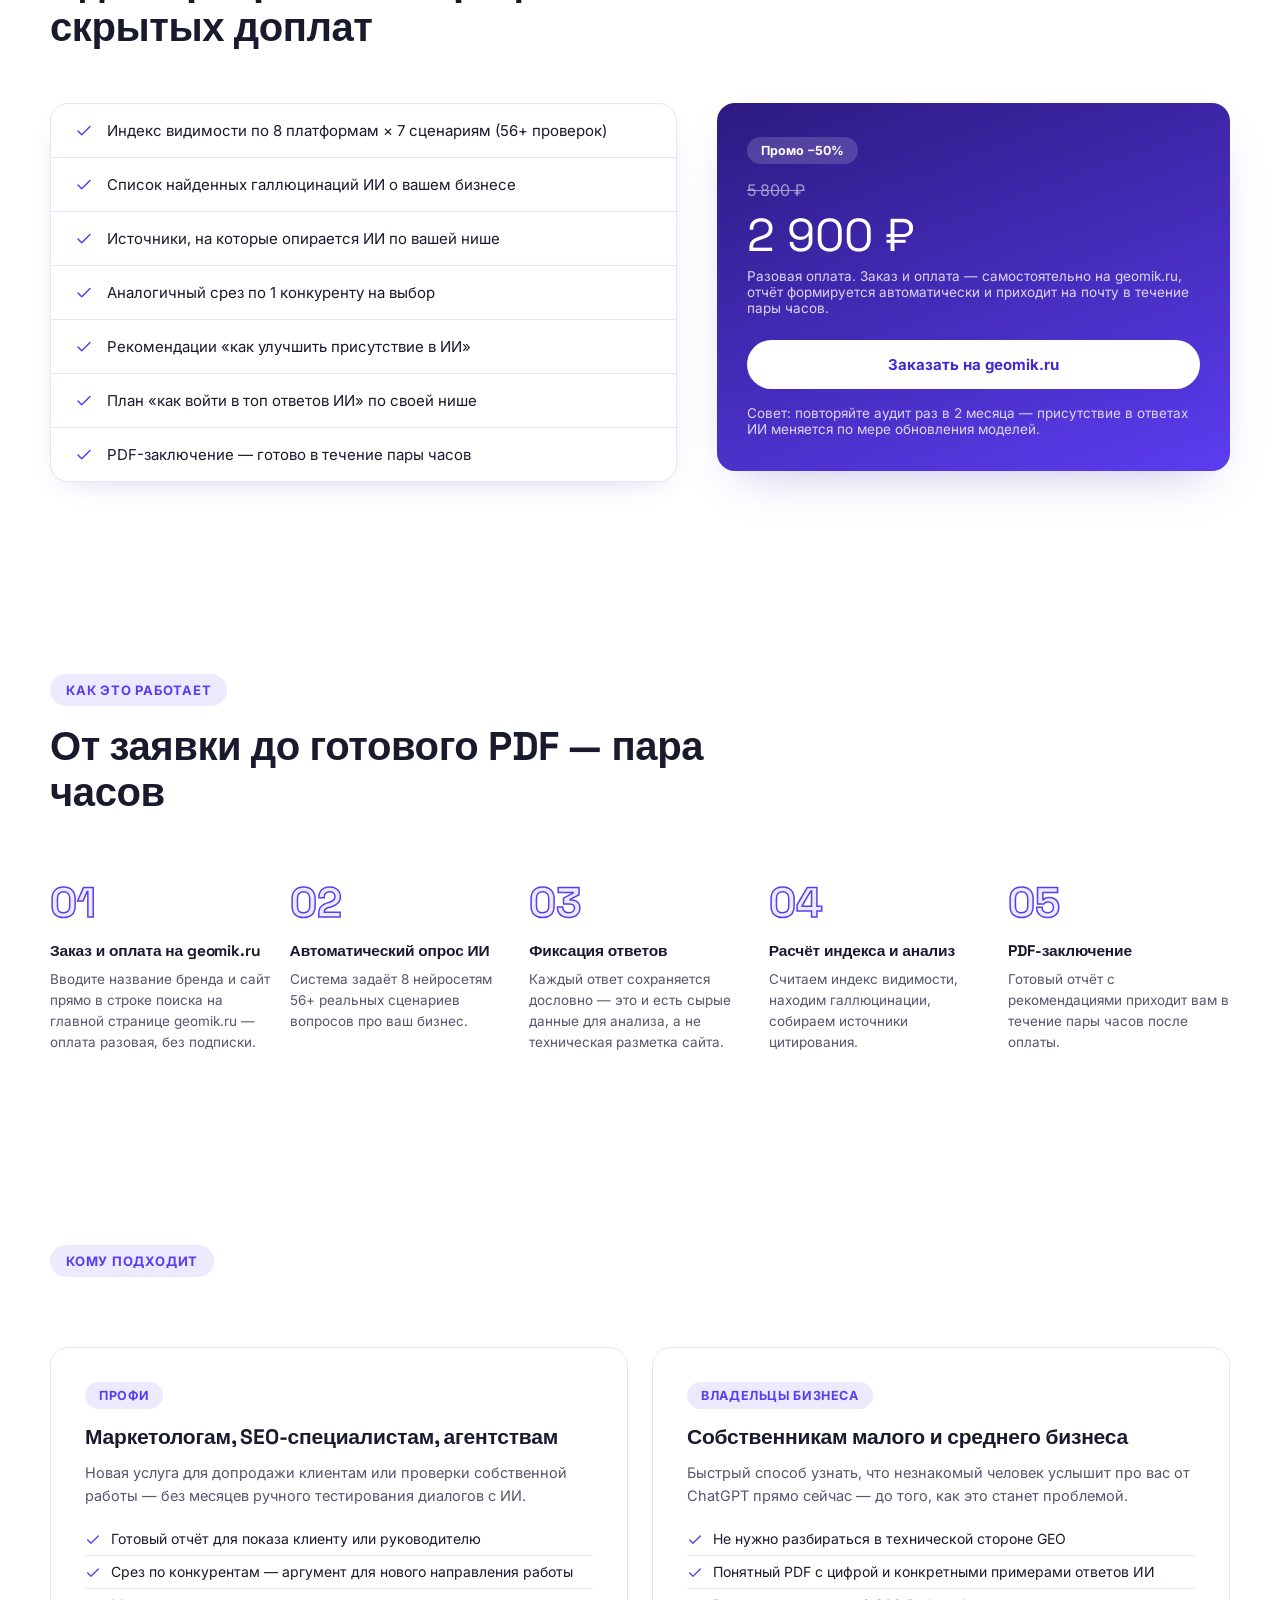
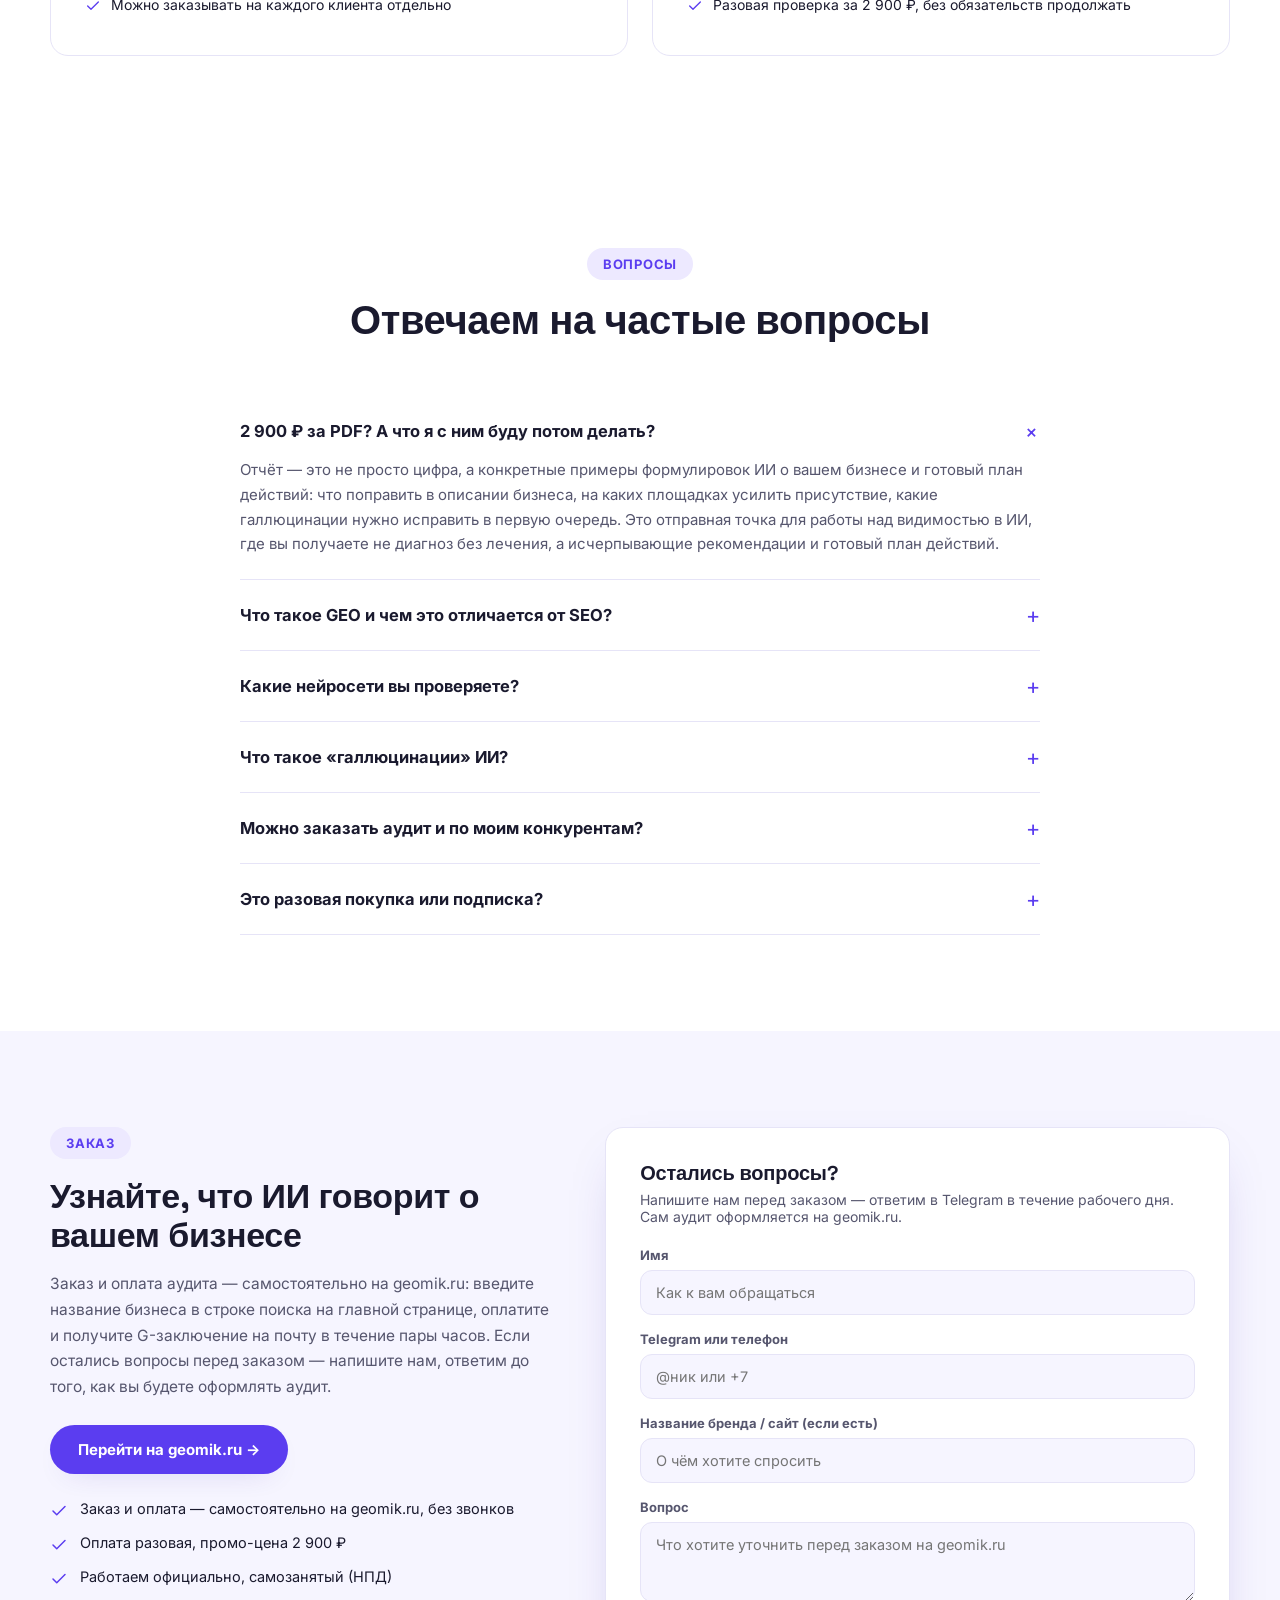
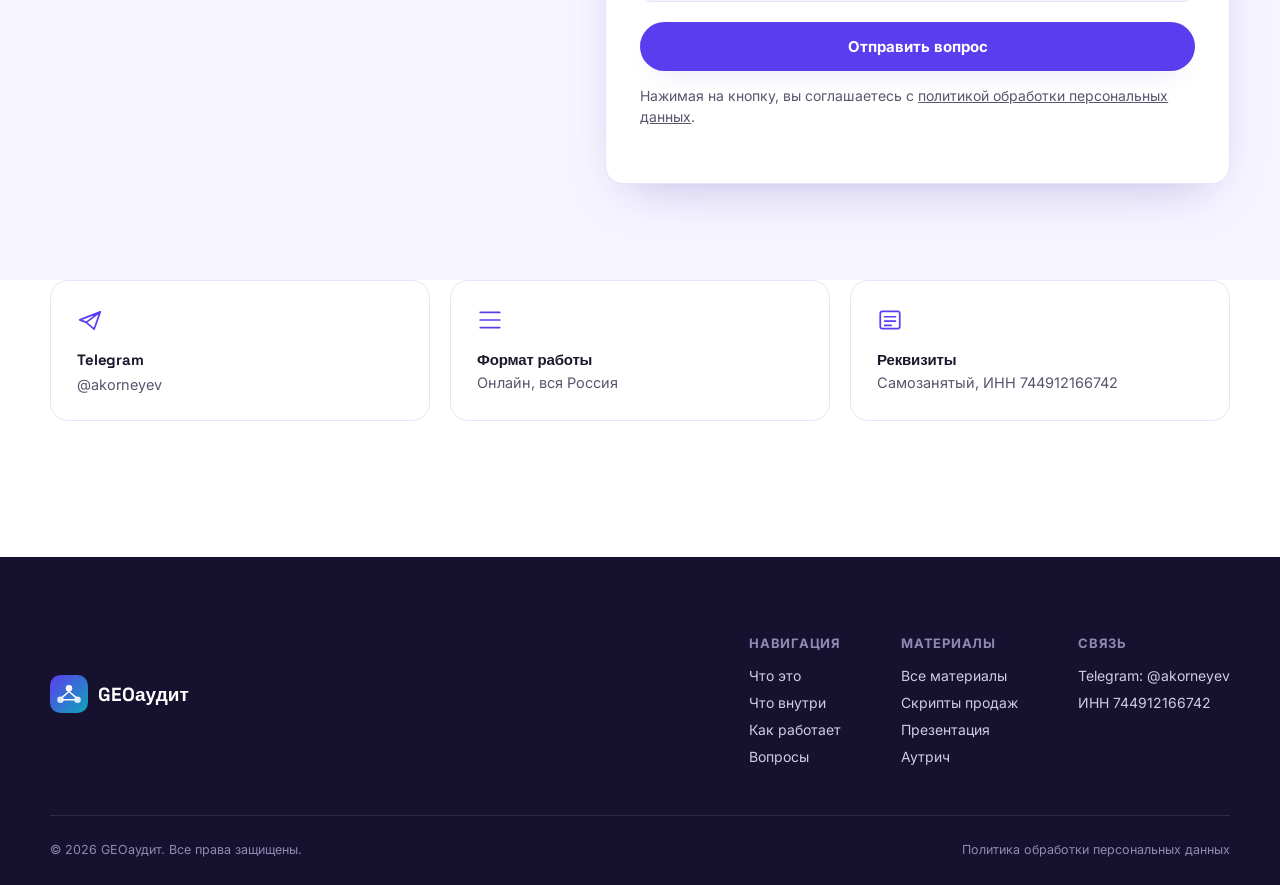
==== commit 1234782e: "fix: self-service order flow via geomik.ru, updated real stats (370+/56+), G-заключение terminology" ====
--- a/index.html
+++ b/index.html
@@ -4,7 +4,7 @@
 <meta charset="UTF-8">
 <meta name="viewport" content="width=device-width, initial-scale=1.0">
 <title>GEOаудит — аудит видимости бизнеса в нейросетях</title>
-<meta name="description" content="Узнайте, что ChatGPT, Яндекс GPT, GigaChat и другие нейросети говорят о вашем бизнесе. Автоматизированный аудит по 35+ сценариям, PDF-заключение за пару часов. Промо-цена 2 900 ₽.">
+<meta name="description" content="Узнайте, что ChatGPT, Яндекс GPT, GigaChat и другие нейросети говорят о вашем бизнесе. Автоматизированный аудит по 56+ сценариям, G-заключение за пару часов. Промо-цена 2 900 ₽. Заказ на geomik.ru.">
 <link rel="preconnect" href="https://fonts.googleapis.com">
 <link rel="preconnect" href="https://fonts.gstatic.com" crossorigin>
 <link href="https://fonts.googleapis.com/css2?family=Inter:wght@400;500;600;700;800&family=Space+Grotesk:wght@500;600;700&display=swap" rel="stylesheet">
@@ -42,7 +42,7 @@
         <span class="header__phone-text">Telegram</span>
         <a href="https://t.me/akorneyev" target="_blank" rel="noopener">@akorneyev</a>
       </div>
-      <a href="#form" class="btn btn--primary">Заказать аудит</a>
+      <a href="https://geomik.ru/" target="_blank" rel="noopener" class="btn btn--primary">Заказать на geomik.ru</a>
       <button class="burger" id="burger" aria-label="Меню"><span></span><span></span><span></span></button>
     </div>
   </div>
@@ -53,15 +53,15 @@
     <div>
       <div class="eyebrow">GEO — Generative Engine Optimization</div>
       <h1 class="hero__title">Что нейросети <em>говорят</em> о вашем бизнесе?</h1>
-      <p class="hero__lead">Клиенты всё чаще спрашивают ChatGPT, Яндекс GPT и GigaChat вместо поисковика. Мы опрашиваем 8 нейросетей по 35+ реальным сценариям и показываем, видят ли они ваш бизнес, советуют ли его — и где врут.</p>
+      <p class="hero__lead">Клиенты всё чаще спрашивают ChatGPT, Яндекс GPT и GigaChat вместо поисковика. Мы опрашиваем 8 нейросетей по 56+ реальным сценариям и показываем, видят ли они ваш бизнес, советуют ли его — и где врут.</p>
       <div class="hero__actions">
-        <a href="#form" class="btn btn--primary">Заказать за 2 900 ₽</a>
+        <a href="https://geomik.ru/" target="_blank" rel="noopener" class="btn btn--primary">Заказать за 2 900 ₽</a>
         <a href="#what" class="btn btn--ghost">Как это работает</a>
       </div>
       <div class="hero__stats">
-        <div class="hero__stat"><b data-target="300">0</b><span>заказов с сентября 2026</span></div>
+        <div class="hero__stat"><b><span data-target="370">0</span>+</b><span>заказов с сентября 2026</span></div>
         <div class="hero__stat"><b data-target="8">0</b><span>нейросетей-платформ</span></div>
-        <div class="hero__stat"><b data-target="35">0</b><span>сценариев опроса</span></div>
+        <div class="hero__stat"><b><span data-target="56">0</span>+</b><span>сценариев опроса</span></div>
       </div>
     </div>
     <div class="hero__card">
@@ -86,7 +86,7 @@
 <div class="trust">
   <div class="container trust__inner">
     <div class="trust__item"><svg width="18" height="18" viewBox="0 0 24 24" fill="none"><path d="M9 12l2 2 4-4m6 2a9 9 0 1 1-18 0 9 9 0 0 1 18 0z" stroke="currentColor" stroke-width="1.8" stroke-linecap="round" stroke-linejoin="round"/></svg>Работаем с сентября 2026</div>
-    <div class="trust__item"><svg width="18" height="18" viewBox="0 0 24 24" fill="none"><path d="M9 12l2 2 4-4m6 2a9 9 0 1 1-18 0 9 9 0 0 1 18 0z" stroke="currentColor" stroke-width="1.8" stroke-linecap="round" stroke-linejoin="round"/></svg>300+ реальных заказов</div>
+    <div class="trust__item"><svg width="18" height="18" viewBox="0 0 24 24" fill="none"><path d="M9 12l2 2 4-4m6 2a9 9 0 1 1-18 0 9 9 0 0 1 18 0z" stroke="currentColor" stroke-width="1.8" stroke-linecap="round" stroke-linejoin="round"/></svg>370+ реальных заказов</div>
     <div class="trust__item"><svg width="18" height="18" viewBox="0 0 24 24" fill="none"><path d="M9 12l2 2 4-4m6 2a9 9 0 1 1-18 0 9 9 0 0 1 18 0z" stroke="currentColor" stroke-width="1.8" stroke-linecap="round" stroke-linejoin="round"/></svg>Самозанятый, работаем официально (НПД)</div>
     <div class="trust__item"><svg width="18" height="18" viewBox="0 0 24 24" fill="none"><path d="M9 12l2 2 4-4m6 2a9 9 0 1 1-18 0 9 9 0 0 1 18 0z" stroke="currentColor" stroke-width="1.8" stroke-linecap="round" stroke-linejoin="round"/></svg>PDF-заключение за пару часов</div>
   </div>
@@ -97,18 +97,18 @@
     <div class="section__head">
       <div class="eyebrow">Почему это важно</div>
       <h2>Мы опрашиваем ИИ, а не сканируем код по диагонали</h2>
-      <p>Классическое SEO проверяет, как выглядит ваш сайт для поискового робота. GEO-аудит проверяет, что реально отвечает нейросеть живому человеку, когда тот спрашивает «посоветуй компанию» или «что скажешь про [ваш бренд]». Это разные вещи — и разница растёт с каждым месяцем.</p>
+      <p>Классическое SEO проверяет, как выглядит ваш сайт для поискового робота. GEO-аудит проверяет, что реально отвечает нейросеть живому человеку, когда тот спрашивает «посоветуй компанию» или «что скажешь про [ваш бренд]». Это разные вещи, и разница растёт с каждым месяцем.</p>
     </div>
     <div class="adv-grid">
       <div class="adv">
         <div class="adv__icon"><svg width="24" height="24" viewBox="0 0 24 24" fill="none"><path d="M12 3v3m0 12v3m9-9h-3M6 12H3m15.36-6.36l-2.12 2.12M7.76 16.24l-2.12 2.12m0-12.72l2.12 2.12m8.48 8.48l2.12 2.12M12 8a4 4 0 1 0 0 8 4 4 0 0 0 0-8z" stroke="currentColor" stroke-width="1.7" stroke-linecap="round"/></svg></div>
         <h3>Видит ли вас ИИ</h3>
-        <p>Проверяем, знает ли нейросеть о существовании вашего бизнеса и корректно ли называет ключевые факты — цены, услуги, адрес, контакты.</p>
+        <p>Проверяем, знает ли нейросеть о существовании вашего бизнеса и корректно ли называет ключевые факты: цены, услуги, адрес, контакты.</p>
       </div>
       <div class="adv">
         <div class="adv__icon"><svg width="24" height="24" viewBox="0 0 24 24" fill="none"><path d="M20 21c0-3.87-3.58-7-8-7s-8 3.13-8 7M12 11a4 4 0 1 0 0-8 4 4 0 0 0 0 8z" stroke="currentColor" stroke-width="1.7" stroke-linecap="round" stroke-linejoin="round"/></svg></div>
         <h3>Советует ли вас</h3>
-        <p>Задаём те же вопросы, что и ваши клиенты: «посоветуй [ниша] в [город]» — и смотрим, в каком контексте и насколько часто звучит ваше имя.</p>
+        <p>Задаём те же вопросы, что и ваши клиенты: «посоветуй [ниша] в [город]» и смотрим, в каком контексте и насколько часто звучит ваше имя.</p>
       </div>
       <div class="adv">
         <div class="adv__icon"><svg width="24" height="24" viewBox="0 0 24 24" fill="none"><path d="M12 9v4m0 4h.01M10.3 3.9L2.6 18a1.9 1.9 0 0 0 1.63 2.85h15.5a1.9 1.9 0 0 0 1.64-2.85L13.7 3.9a1.9 1.9 0 0 0-3.4 0z" stroke="currentColor" stroke-width="1.7" stroke-linecap="round" stroke-linejoin="round"/></svg></div>
@@ -117,8 +117,8 @@
       </div>
       <div class="adv">
         <div class="adv__icon"><svg width="24" height="24" viewBox="0 0 24 24" fill="none"><path d="M13 2 3 14h7l-1 8 10-12h-7l1-8z" stroke="currentColor" stroke-width="1.7" stroke-linejoin="round"/></svg></div>
-        <h3>И то же самое — по конкурентам</h3>
-        <p>Видят ли нейросети сайты и продукты конкурентов, советуют ли их, где ИИ ошибается насчёт них — чтобы вы знали, с кем реально конкурируете в ответах ИИ.</p>
+        <h3>И то же самое по конкурентам</h3>
+        <p>Видят ли нейросети сайты и продукты конкурентов, советуют ли их, где ИИ ошибается насчёт них, чтобы вы знали, с кем реально конкурируете в ответах ИИ.</p>
       </div>
       <div class="adv">
         <div class="adv__icon"><svg width="24" height="24" viewBox="0 0 24 24" fill="none"><rect x="3" y="4" width="18" height="16" rx="2" stroke="currentColor" stroke-width="1.7"/><path d="M7 9h10M7 13h10M7 17h6" stroke="currentColor" stroke-width="1.7" stroke-linecap="round"/></svg></div>
@@ -128,7 +128,7 @@
       <div class="adv">
         <div class="adv__icon"><svg width="24" height="24" viewBox="0 0 24 24" fill="none"><path d="M4 19.5V4.6c0-.9.7-1.6 1.6-1.6h11.9c.8 0 1.5.7 1.5 1.6V19l-3-2-2.5 2-2.5-2-2.5 2-3-2-1.5 2z" stroke="currentColor" stroke-width="1.7" stroke-linejoin="round"/></svg></div>
         <h3>Готовый план действий</h3>
-        <p>Не просто цифры — конкретные рекомендации: как улучшить присутствие в ответах ИИ и как войти в топ ответов по своей нише.</p>
+        <p>Не просто цифры, а конкретные рекомендации, как улучшить присутствие в ответах ИИ и, как войти в топ ответов по своей нише.</p>
       </div>
     </div>
   </div>
@@ -139,16 +139,16 @@
     <div class="section__head">
       <div class="eyebrow">Что внутри отчёта</div>
       <h2>Полная картина того, как ИИ видит ваш бизнес</h2>
-      <p>Один PDF-отчёт закрывает и диагностику себя, и разведку конкурентов — обычно это две разные задачи, у нас они в одном заключении.</p>
+      <p>Один PDF-отчёт закрывает и диагностику себя, и разведку конкурентов. Обычно это две разные задачи, у нас они в одном G-заключении.</p>
     </div>
     <div class="srv-grid">
       <div class="srv"><div class="srv__num">01</div><h3>Индекс видимости (ИВ)</h3><p>Единая оценка 0–100 — сводный балл по всем 8 платформам и 7 сценариям опроса.</p></div>
       <div class="srv"><div class="srv__num">02</div><h3>Разбивка по 8 платформам</h3><p>ChatGPT, Яндекс GPT, GigaChat и другие крупные ИИ-сервисы — отдельный балл по каждому.</p></div>
-      <div class="srv"><div class="srv__num">03</div><h3>7 сценариев на платформу</h3><p>От прямого вопроса «что за компания» до косвенного «посоветуй в моей ситуации» — 35+ реальных диалогов с ИИ.</p></div>
-      <div class="srv"><div class="srv__num">04</div><h3>Список галлюцинаций</h3><p>Все найденные ошибки и выдумки ИИ о вашем бизнесе — с точной формулировкой ответа, где это прозвучало.</p></div>
+      <div class="srv"><div class="srv__num">03</div><h3>7 сценариев на платформу</h3><p>От прямого вопроса «что за компания» до косвенного «посоветуй в моей ситуации» — это 56+ реальных диалогов с ИИ.</p></div>
+      <div class="srv"><div class="srv__num">04</div><h3>Список галлюцинаций</h3><p>Все найденные ошибки и выдумки ИИ о вашем бизнесе, с точной формулировкой ответа, где это прозвучало.</p></div>
       <div class="srv"><div class="srv__num">05</div><h3>Источники цитирования</h3><p>На какие сайты и упоминания опирается ИИ, формируя ответ про вашу нишу и ваш бренд.</p></div>
-      <div class="srv"><div class="srv__num">06</div><h3>Срез по конкурентам</h3><p>Тот же индекс и та же проверка на галлюцинации — но по продуктам и сайтам ваших конкурентов.</p></div>
-      <div class="srv"><div class="srv__num">07</div><h3>«Как улучшить присутствие»</h3><p>Пошаговые рекомендации под ваши слабые места, найденные в ходе опроса.</p></div>
+      <div class="srv"><div class="srv__num">06</div><h3>Срез по конкурентам</h3><p>Тот же индекс и та же проверка на галлюцинации, но только по продуктам и сайтам ваших конкурентов.</p></div>
+      <div class="srv"><div class="srv__num">07</div><h3>«Как улучшить присутствие»</h3><p>Пошаговые прикладные рекомендации под ваши слабые места, найденные в ходе уникального опроса.</p></div>
       <div class="srv"><div class="srv__num">08</div><h3>«Как войти в топ ответов ИИ»</h3><p>Стратегия закрепления в топе ответов нейросетей по вашей нише — куда двигаться дальше.</p></div>
     </div>
   </div>
@@ -158,11 +158,11 @@
   <div class="container">
     <div class="section__head center" style="text-align:left; margin-inline:0;">
       <div class="eyebrow">Тариф</div>
-      <h2>Один прозрачный тариф — без скрытых доплат</h2>
+      <h2>Один прозрачный тариф без скрытых доплат</h2>
     </div>
     <div class="price__wrap">
       <div class="price__table">
-        <div class="price__row"><svg width="18" height="18" viewBox="0 0 24 24" fill="none"><path d="M20 6L9 17l-5-5" stroke="currentColor" stroke-width="2" stroke-linecap="round" stroke-linejoin="round"/></svg>Индекс видимости по 8 платформам × 7 сценариям (35+ проверок)</div>
+        <div class="price__row"><svg width="18" height="18" viewBox="0 0 24 24" fill="none"><path d="M20 6L9 17l-5-5" stroke="currentColor" stroke-width="2" stroke-linecap="round" stroke-linejoin="round"/></svg>Индекс видимости по 8 платформам × 7 сценариям (56+ проверок)</div>
         <div class="price__row"><svg width="18" height="18" viewBox="0 0 24 24" fill="none"><path d="M20 6L9 17l-5-5" stroke="currentColor" stroke-width="2" stroke-linecap="round" stroke-linejoin="round"/></svg>Список найденных галлюцинаций ИИ о вашем бизнесе</div>
         <div class="price__row"><svg width="18" height="18" viewBox="0 0 24 24" fill="none"><path d="M20 6L9 17l-5-5" stroke="currentColor" stroke-width="2" stroke-linecap="round" stroke-linejoin="round"/></svg>Источники, на которые опирается ИИ по вашей нише</div>
         <div class="price__row"><svg width="18" height="18" viewBox="0 0 24 24" fill="none"><path d="M20 6L9 17l-5-5" stroke="currentColor" stroke-width="2" stroke-linecap="round" stroke-linejoin="round"/></svg>Аналогичный срез по 1 конкуренту на выбор</div>
@@ -174,8 +174,8 @@
         <span class="price__badge">Промо −50%</span>
         <div class="price__old">5 800 ₽</div>
         <div class="price__new">2 900 ₽</div>
-        <div class="price__note">Разовая оплата. Отчёт формируется автоматически и приходит на почту / в Telegram в течение пары часов.</div>
-        <a href="#form" class="btn btn--primary btn--block" style="background:#fff; color:var(--accent-dark);">Заказать аудит</a>
+        <div class="price__note">Разовая оплата. Заказ и оплата — самостоятельно на geomik.ru, отчёт формируется автоматически и приходит на почту в течение пары часов.</div>
+        <a href="https://geomik.ru/" target="_blank" rel="noopener" class="btn btn--primary btn--block" style="background:#fff; color:var(--accent-dark);">Заказать на geomik.ru</a>
         <div class="price__note" style="margin-top:16px; margin-bottom:0;">Совет: повторяйте аудит раз в 2 месяца — присутствие в ответах ИИ меняется по мере обновления моделей.</div>
       </div>
     </div>
@@ -189,8 +189,8 @@
       <h2>От заявки до готового PDF — пара часов</h2>
     </div>
     <div class="steps">
-      <div class="step"><div class="step__num">01</div><h3>Заявка и оплата</h3><p>Оставляете имя бренда, сайт и, если нужно, конкурента — оплата разовая, без подписки.</p></div>
-      <div class="step"><div class="step__num">02</div><h3>Автоматический опрос ИИ</h3><p>Система задаёт 8 нейросетям 35+ реальных сценариев вопросов про ваш бизнес.</p></div>
+      <div class="step"><div class="step__num">01</div><h3>Заказ и оплата на geomik.ru</h3><p>Вводите название бренда и сайт прямо в строке поиска на главной странице geomik.ru — оплата разовая, без подписки.</p></div>
+      <div class="step"><div class="step__num">02</div><h3>Автоматический опрос ИИ</h3><p>Система задаёт 8 нейросетям 56+ реальных сценариев вопросов про ваш бизнес.</p></div>
       <div class="step"><div class="step__num">03</div><h3>Фиксация ответов</h3><p>Каждый ответ сохраняется дословно — это и есть сырые данные для анализа, а не техническая разметка сайта.</p></div>
       <div class="step"><div class="step__num">04</div><h3>Расчёт индекса и анализ</h3><p>Считаем индекс видимости, находим галлюцинации, собираем источники цитирования.</p></div>
       <div class="step"><div class="step__num">05</div><h3>PDF-заключение</h3><p>Готовый отчёт с рекомендациями приходит вам в течение пары часов после оплаты.</p></div>
@@ -202,7 +202,6 @@
   <div class="container">
     <div class="section__head">
       <div class="eyebrow">Кому подходит</div>
-      <h2>Два типа клиентов — один инструмент</h2>
     </div>
     <div class="aud-grid">
       <div class="aud">
@@ -238,7 +237,7 @@
     <div class="faq">
       <details class="faq__item" open>
         <summary>2 900 ₽ за PDF? А что я с ним буду потом делать?</summary>
-        <p>Отчёт — это не просто цифра, а конкретные примеры формулировок ИИ о вашем бизнесе и готовый план действий: что поправить в описании бизнеса, на каких площадках усилить присутствие, какие галлюцинации нужно исправить в первую очередь. Это отправная точка для работы над видимостью в ИИ — вы получаете не диагноз без лечения, а рекомендации, с чего начать.</p>
+        <p>Отчёт — это не просто цифра, а конкретные примеры формулировок ИИ о вашем бизнесе и готовый план действий: что поправить в описании бизнеса, на каких площадках усилить присутствие, какие галлюцинации нужно исправить в первую очередь. Это отправная точка для работы над видимостью в ИИ, где вы получаете не диагноз без лечения, а исчерпывающие рекомендации и готовый план действий.</p>
       </details>
       <details class="faq__item">
         <summary>Что такое GEO и чем это отличается от SEO?</summary>
@@ -267,18 +266,19 @@
 <section id="form" class="form-section">
   <div class="container form-wrap">
     <div class="form-info">
-      <div class="eyebrow">Заявка</div>
+      <div class="eyebrow">Заказ</div>
       <h2>Узнайте, что ИИ говорит о вашем бизнесе</h2>
-      <p>Оставьте контакт и название бренда — пришлём реквизиты на оплату, после оплаты запустим автоматический опрос по 35+ сценариям. Готовый PDF придёт в течение пары часов.</p>
+      <p>Заказ и оплата аудита — самостоятельно на geomik.ru: введите название бизнеса в строке поиска на главной странице, оплатите и получите G-заключение на почту в течение пары часов. Если остались вопросы перед заказом — напишите нам, ответим до того, как вы будете оформлять аудит.</p>
+      <a href="https://geomik.ru/" target="_blank" rel="noopener" class="btn btn--primary" style="margin-bottom:26px;">Перейти на geomik.ru →</a>
       <ul class="form-info__list">
-        <li><svg width="18" height="18" viewBox="0 0 24 24" fill="none"><path d="M20 6L9 17l-5-5" stroke="currentColor" stroke-width="2" stroke-linecap="round" stroke-linejoin="round"/></svg>Без звонков и созвонов — всё по переписке</li>
+        <li><svg width="18" height="18" viewBox="0 0 24 24" fill="none"><path d="M20 6L9 17l-5-5" stroke="currentColor" stroke-width="2" stroke-linecap="round" stroke-linejoin="round"/></svg>Заказ и оплата — самостоятельно на geomik.ru, без звонков</li>
         <li><svg width="18" height="18" viewBox="0 0 24 24" fill="none"><path d="M20 6L9 17l-5-5" stroke="currentColor" stroke-width="2" stroke-linecap="round" stroke-linejoin="round"/></svg>Оплата разовая, промо-цена 2 900 ₽</li>
         <li><svg width="18" height="18" viewBox="0 0 24 24" fill="none"><path d="M20 6L9 17l-5-5" stroke="currentColor" stroke-width="2" stroke-linecap="round" stroke-linejoin="round"/></svg>Работаем официально, самозанятый (НПД)</li>
       </ul>
     </div>
     <form class="form" id="leadForm">
-      <h3>Заказать аудит</h3>
-      <p>Ответим в Telegram в течение рабочего дня.</p>
+      <h3>Остались вопросы?</h3>
+      <p>Напишите нам перед заказом — ответим в Telegram в течение рабочего дня. Сам аудит оформляется на geomik.ru.</p>
       <div class="field">
         <label for="f-name">Имя</label>
         <input type="text" id="f-name" name="name" placeholder="Как к вам обращаться" required>
@@ -288,15 +288,15 @@
         <input type="text" id="f-contact" name="contact" placeholder="@ник или +7" required>
       </div>
       <div class="field">
-        <label for="f-brand">Название бренда / сайт</label>
-        <input type="text" id="f-brand" name="brand" placeholder="Что проверяем">
+        <label for="f-brand">Название бренда / сайт (если есть)</label>
+        <input type="text" id="f-brand" name="brand" placeholder="О чём хотите спросить">
       </div>
       <div class="field">
-        <label for="f-comment">Комментарий</label>
-        <textarea id="f-comment" name="comment" placeholder="Конкурент для сравнения, вопросы"></textarea>
+        <label for="f-comment">Вопрос</label>
+        <textarea id="f-comment" name="comment" placeholder="Что хотите уточнить перед заказом на geomik.ru"></textarea>
       </div>
       <input type="text" name="_gotcha" style="display:none" tabindex="-1" autocomplete="off">
-      <button type="submit" class="btn btn--primary btn--block">Отправить заявку</button>
+      <button type="submit" class="btn btn--primary btn--block">Отправить вопрос</button>
       <p class="form__legal">Нажимая на кнопку, вы соглашаетесь с <a href="privacy.html" style="text-decoration:underline;">политикой обработки персональных данных</a>.</p>
     </form>
   </div>
